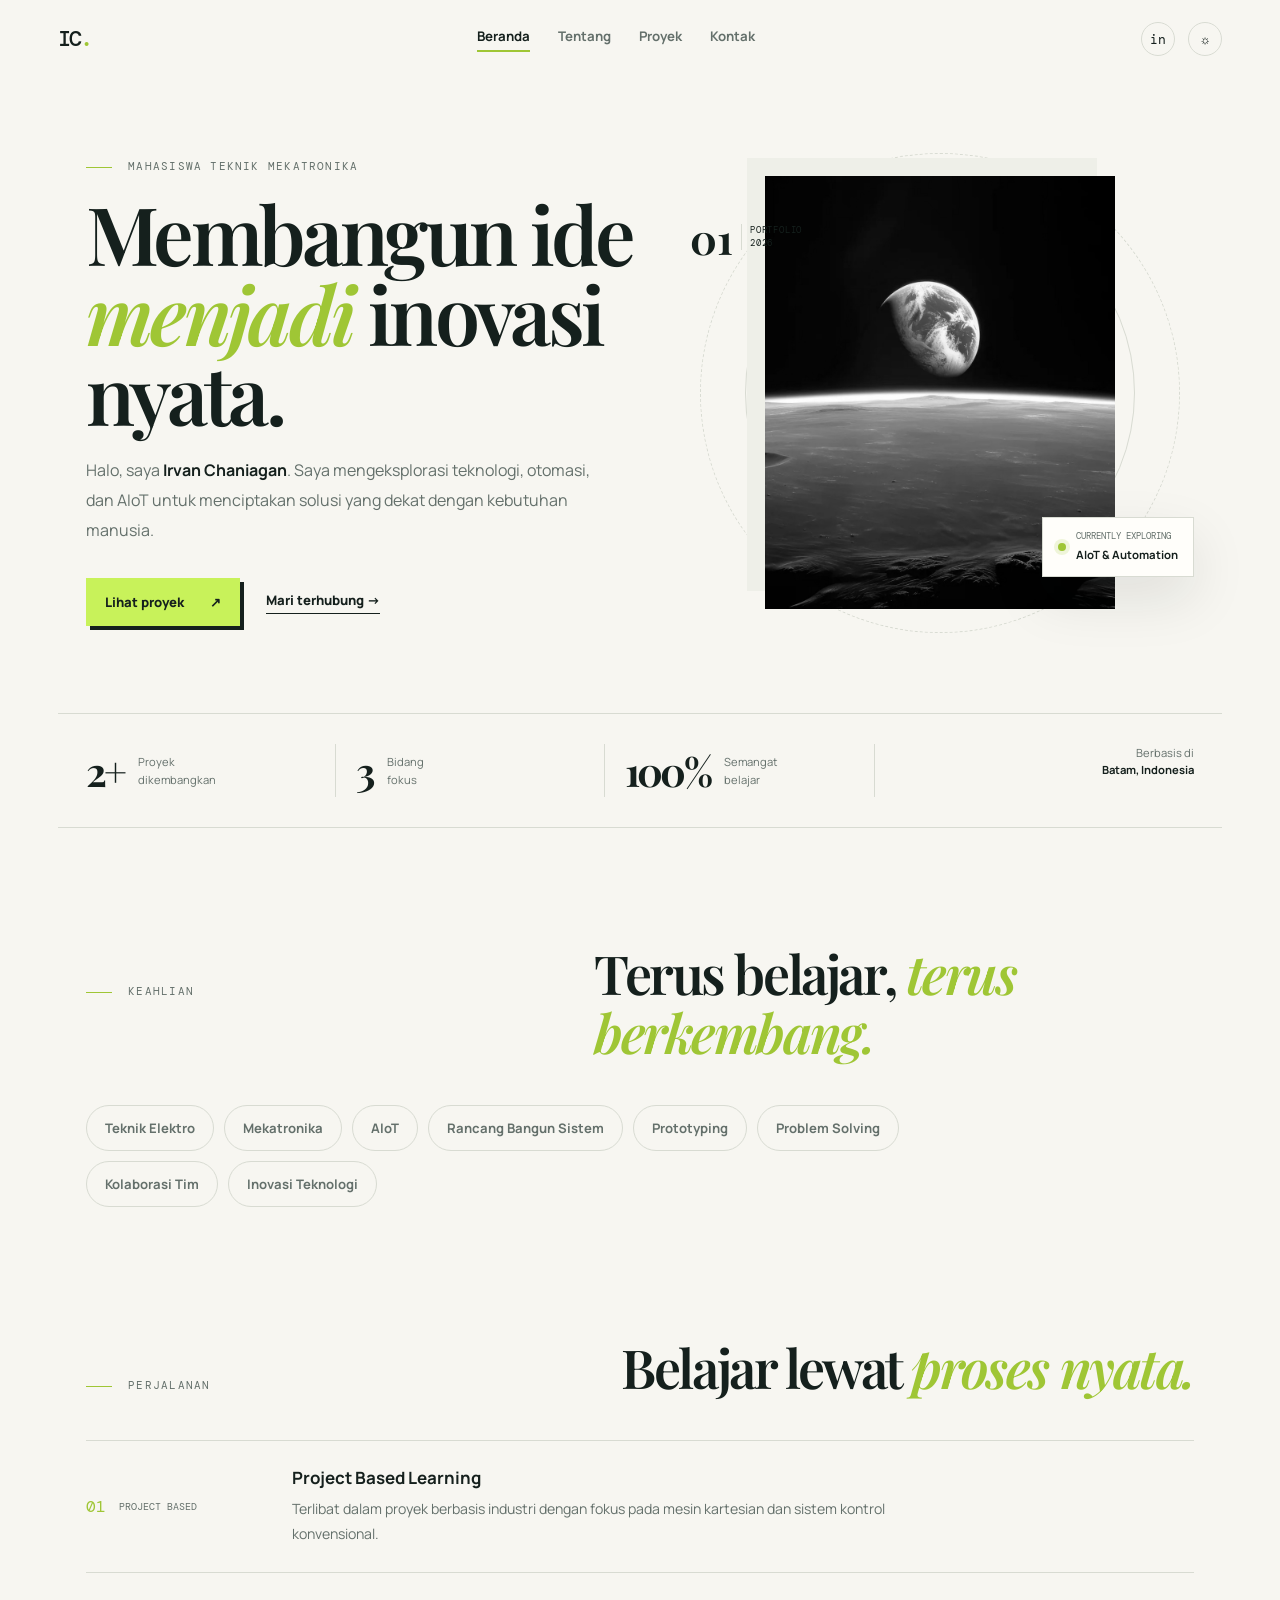
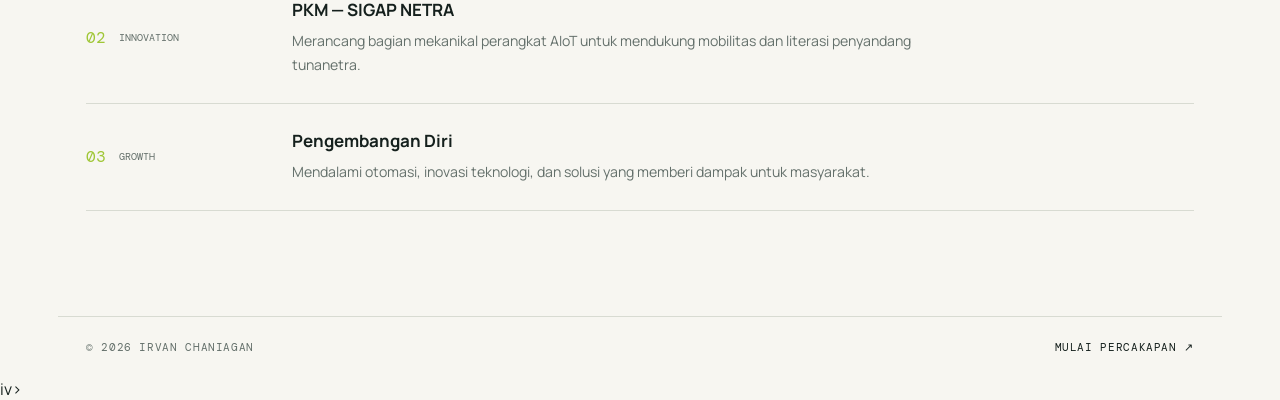
==== index.html @ 2ee1bdc8 "perbaikan perngetian diberanda" ====
<!DOCTYPE html>
<html lang="id"><head>
  <meta charset="UTF-8"><meta name="viewport" content="width=device-width, initial-scale=1.0">
  <meta name="description" content="Portfolio Irvan Chaniagan, mahasiswa Teknik Mekatronika Politeknik Negeri Batam.">
  <title>Irvan Chaniagan — Portfolio</title>
  <link rel="preconnect" href="https://fonts.googleapis.com"><link rel="preconnect" href="https://fonts.gstatic.com" crossorigin>
  <link href="https://fonts.googleapis.com/css2?family=DM+Mono:wght@400;500&family=Manrope:wght@400;500;600;700;800&family=Playfair+Display:wght@600;700&display=swap" rel="stylesheet">
  <link rel="stylesheet" href="assets/css/style.css"><script src="assets/js/script.js" defer></script>
</head>
<body>
  <div class="progress-bar"></div>
  <header class="site-header"><nav class="navbar" aria-label="Navigasi utama">
    <a class="brand" href="index.html">IC<span>.</span></a><button class="menu-toggle" aria-label="Buka menu" aria-expanded="false"><span></span><span></span></button>
    <div class="nav-menu"><a class="nav-link" href="index.html">Beranda</a><a class="nav-link" href="pages/about.html">Tentang</a><a class="nav-link" href="pages/portofolio.html">Proyek</a><a class="nav-link" href="pages/contact.html">Kontak</a></div>
    <div class="nav-actions"><a class="icon-link" href="https://www.linkedin.com/in/irvan-chaniagan/" target="_blank" rel="noreferrer" aria-label="LinkedIn Irvan">in</a><button class="theme-toggle" aria-label="Ganti tema">☼</button></div>
  </nav></header>
  <main>
    <section class="hero section-shell"><div class="hero-copy reveal"><p class="eyebrow"><span></span> Mahasiswa Teknik Mekatronika</p><h1>Membangun ide <em>menjadi</em> inovasi nyata.</h1><p class="hero-description">Halo, saya <strong>Irvan Chaniagan</strong>. Saya mengeksplorasi teknologi, otomasi, dan AIoT untuk menciptakan solusi yang dekat dengan kebutuhan manusia.</p><div class="hero-cta"><a class="button button-primary" href="pages/portofolio.html">Lihat proyek <span>↗</span></a><a class="text-link" href="pages/contact.html">Mari terhubung <span>→</span></a></div></div>
      <div class="hero-visual reveal"><div class="hero-orbit orbit-one"></div><div class="hero-orbit orbit-two"></div><div class="image-frame"><img src="assets/images/backgrounds/wallhaven-85pkwo.jpg" alt="Potret Irvan Chaniagan"></div><div class="availability-card"><span class="status-dot"></span><div><small>Currently exploring</small><strong>AIoT & Automation</strong></div></div><div class="number-stamp"><strong>01</strong><span>PORTFOLIO<br>2026</span></div></div>
    </section>
    <section class="stats-section reveal"><div class="stat-item"><strong>2+</strong><span>Proyek<br>dikembangkan</span></div><div class="stat-item"><strong>3</strong><span>Bidang<br>fokus</span></div><div class="stat-item"><strong>100%</strong><span>Semangat<br>belajar</span></div><p>Berbasis di<br><strong>Batam, Indonesia</strong></p></section>
    <section class="content-section section-shell"><div class="section-heading reveal"><p class="eyebrow"><span></span> Keahlian</p><h2>Terus belajar, <em>terus berkembang.</em></h2></div><div class="skills-grid reveal" aria-label="Pilih bidang untuk melihat pengertiannya"><button class="skill-chip" type="button" aria-expanded="false" aria-controls="skill-description">Teknik Elektro</button><button class="skill-chip" type="button" aria-expanded="false" aria-controls="skill-description">Mekatronika</button><button class="skill-chip" type="button" aria-expanded="false" aria-controls="skill-description">AIoT</button><button class="skill-chip" type="button" aria-expanded="false" aria-controls="skill-description">Rancang Bangun Sistem</button><button class="skill-chip" type="button" aria-expanded="false" aria-controls="skill-description">Prototyping</button><button class="skill-chip" type="button" aria-expanded="false" aria-controls="skill-description">Problem Solving</button><button class="skill-chip" type="button" aria-expanded="false" aria-controls="skill-description">Kolaborasi Tim</button><button class="skill-chip" type="button" aria-expanded="false" aria-controls="skill-description">Inovasi Teknologi</button></div><div class="skill-description" id="skill-description" role="status" aria-live="polite" hidden></div></section>
    <section class="content-section section-shell experience-section"><div class="section-heading reveal"><p class="eyebrow"><span></span> Perjalanan</p><h2>Belajar lewat <em>proses nyata.</em></h2></div><div class="timeline reveal"><article class="timeline-item"><div class="timeline-meta"><span>01</span><small>Project based</small></div><div><h3>Project Based Learning</h3><p>Terlibat dalam proyek berbasis industri dengan fokus pada mesin kartesian dan sistem kontrol konvensional.</p></div></article><article class="timeline-item"><div class="timeline-meta"><span>02</span><small>Innovation</small></div><div><h3>PKM — SIGAP NETRA</h3><p>Merancang bagian mekanikal perangkat AIoT untuk mendukung mobilitas dan literasi penyandang tunanetra.</p></div></article><article class="timeline-item"><div class="timeline-meta"><span>03</span><small>Growth</small></div><div><h3>Pengembangan Diri</h3><p>Mendalami otomasi, inovasi teknologi, dan solusi yang memberi dampak untuk masyarakat.</p></div></article></div></section>
  </main>
  <footer class="site-footer"><p>© <span class="current-year"></span> Irvan Chaniagan</p><a href="pages/contact.html">Mulai percakapan ↗</a></footer><button class="back-to-top" aria-label="Kembali ke atas">↑</button>
</body>
iv>
            </div>
        </section>
        <script src="assets/js/script.js"></script>
    </body>
</html>
---- assets/css/style.css ----
:root{--ink:#15201d;--muted:#64706b;--paper:#f7f6f1;--card:#eeefe8;--line:#d8dbd2;--lime:#c8f25a;--lime-dark:#9fc635;--white:#fffefa;--shadow:0 22px 55px rgba(22,32,29,.1)}*{box-sizing:border-box}html{scroll-behavior:smooth}body{margin:0;color:var(--ink);background:var(--paper);font-family:Manrope,Arial,sans-serif}body.dark{--ink:#edf2e9;--muted:#a8b1a9;--paper:#121a17;--card:#1b2722;--line:#334038;--white:#19231f;--shadow:0 22px 55px rgba(0,0,0,.25)}a{color:inherit;text-decoration:none}img{display:block;max-width:100%}button{font:inherit}.progress-bar{position:fixed;inset:0 auto auto 0;height:3px;width:0;z-index:100;background:var(--lime-dark)}.site-header{position:sticky;top:0;z-index:20;background:color-mix(in srgb,var(--paper) 84%,transparent);backdrop-filter:blur(14px)}.navbar{max-width:1220px;min-height:78px;padding:0 28px;margin:auto;display:flex;align-items:center;gap:32px}.brand{font-family:'DM Mono',monospace;font-size:1.35rem;font-weight:500;letter-spacing:-.1em}.brand span{color:var(--lime-dark)}.nav-menu{margin:auto;display:flex;gap:28px}.nav-link{color:var(--muted);font-size:.83rem;font-weight:700}.nav-link:hover,.nav-link.active{color:var(--ink)}.nav-link.active:after{content:'';display:block;height:2px;margin-top:5px;background:var(--lime-dark)}.nav-actions{display:flex;align-items:center;gap:13px}.icon-link,.theme-toggle{width:34px;height:34px;border:1px solid var(--line);border-radius:50%;display:grid;place-items:center;background:transparent;color:var(--ink);font-family:'DM Mono',monospace;font-size:.8rem;cursor:pointer;transition:.2s}.icon-link:hover,.theme-toggle:hover{background:var(--ink);color:var(--paper);transform:translateY(-2px)}.menu-toggle{display:none}.section-shell{max-width:1164px;margin:0 auto;padding-left:28px;padding-right:28px}.hero{min-height:635px;display:grid;grid-template-columns:1.04fr .96fr;align-items:center;gap:50px;padding-top:70px;padding-bottom:76px}.eyebrow{margin:0 0 20px;font-family:'DM Mono',monospace;font-size:.69rem;color:var(--muted);text-transform:uppercase;letter-spacing:.11em}.eyebrow span{display:inline-block;width:26px;height:1px;vertical-align:middle;margin-right:8px;background:var(--lime-dark)}h1,h2{font-family:'Playfair Display',serif;font-weight:600;letter-spacing:-.045em}h1{max-width:610px;margin:0 0 24px;font-size:clamp(3.1rem,6.3vw,5.5rem);line-height:.99}h1 em,h2 em{color:var(--lime-dark)}.hero-description{max-width:515px;color:var(--muted);font-size:1rem;line-height:1.85}.hero-description strong{color:var(--ink)}.hero-cta{display:flex;align-items:center;gap:26px;margin-top:33px}.button{display:inline-flex;gap:26px;align-items:center;padding:15px 19px;font-size:.82rem;font-weight:800;transition:.25s}.button-primary{color:#15201d;background:var(--lime);box-shadow:4px 4px 0 var(--ink)}.button:hover{transform:translate(-2px,-2px);box-shadow:7px 7px 0 var(--ink)}.text-link{font-size:.82rem;font-weight:800;border-bottom:1px solid var(--ink);padding-bottom:4px}.hero-visual{position:relative;min-height:440px;display:grid;place-items:center}.image-frame{position:relative;z-index:2;width:min(350px,80%);aspect-ratio:.81}.image-frame:before{content:'';position:absolute;inset:-18px 18px 18px -18px;z-index:-1;background:var(--card)}.image-frame img{width:100%;height:100%;object-fit:cover;filter:grayscale(100%)}.hero-orbit{position:absolute;z-index:1;border:1px solid var(--line);border-radius:50%}.orbit-one{width:390px;height:390px}.orbit-two{width:480px;height:480px;border-style:dashed;animation:spin 25s linear infinite}.availability-card{z-index:3;position:absolute;right:0;bottom:36px;display:flex;align-items:center;gap:10px;padding:12px 15px;background:var(--white);box-shadow:var(--shadow);border:1px solid var(--line)}.availability-card small{display:block;color:var(--muted);font-size:.59rem;font-family:'DM Mono',monospace;text-transform:uppercase}.availability-card strong{font-size:.71rem}.status-dot{width:8px;height:8px;border-radius:50%;background:var(--lime-dark);box-shadow:0 0 0 4px rgba(159,198,53,.17)}.number-stamp{z-index:3;position:absolute;left:4px;top:37px;display:flex;align-items:center;gap:8px}.number-stamp strong{font-family:'Playfair Display',serif;font-size:2.6rem}.number-stamp span{padding-left:8px;border-left:1px solid var(--line);font:.54rem/1.5 'DM Mono',monospace;letter-spacing:.09em}.stats-section{max-width:1164px;margin:0 auto;padding:30px 28px;display:grid;grid-template-columns:repeat(3,1fr) 1.2fr;gap:20px;border-top:1px solid var(--line);border-bottom:1px solid var(--line)}.stat-item{display:flex;align-items:center;gap:14px;border-right:1px solid var(--line)}.stat-item strong{font-family:'Playfair Display',serif;font-size:2.5rem;letter-spacing:-.07em}.stat-item span,.stats-section>p{margin:0;color:var(--muted);font-size:.7rem;line-height:1.55}.stats-section>p{text-align:right}.stats-section>p strong{color:var(--ink)}.content-section{padding-top:115px;padding-bottom:15px}.section-heading{display:flex;align-items:baseline;justify-content:space-between;margin-bottom:44px}.section-heading .eyebrow{margin:0}h2{margin:0;max-width:600px;font-size:clamp(2.15rem,4.2vw,3.75rem);line-height:1.1}.skills-grid{display:flex;flex-wrap:wrap;gap:10px;max-width:900px}.skill-chip{padding:13px 18px;border:1px solid var(--line);border-radius:100px;background:transparent;color:var(--muted);font:700 .82rem Manrope,Arial,sans-serif;cursor:pointer;transition:.2s}.skill-chip:hover,.skill-chip:focus-visible,.skill-chip[aria-expanded="true"]{transform:translateY(-3px);background:var(--lime);color:#15201d;border-color:var(--lime);outline:none}.skill-description{max-width:900px;margin-top:18px;padding:18px 20px;border-left:3px solid var(--lime-dark);background:var(--card);color:var(--muted);font-size:.9rem;line-height:1.75}.skill-description[hidden]{display:none}.skill-description strong{display:block;margin-bottom:4px;color:var(--ink);font-size:1rem}.experience-section{padding-bottom:105px}.timeline{border-top:1px solid var(--line)}.timeline-item{display:grid;grid-template-columns:170px 1fr;gap:36px;padding:25px 0;border-bottom:1px solid var(--line);transition:.2s}.timeline-item:hover{padding-left:10px}.timeline-meta{display:flex;align-items:center;gap:13px}.timeline-meta span{font:1rem 'DM Mono',monospace;color:var(--lime-dark)}.timeline-meta small{font:.62rem 'DM Mono',monospace;color:var(--muted);text-transform:uppercase}.timeline-item h3{margin:0 0 8px;font-size:1.06rem}.timeline-item p{max-width:620px;margin:0;color:var(--muted);font-size:.88rem;line-height:1.75}.site-footer{max-width:1164px;margin:auto;padding:24px 28px;border-top:1px solid var(--line);display:flex;justify-content:space-between;color:var(--muted);font:.66rem 'DM Mono',monospace;text-transform:uppercase;letter-spacing:.06em}.site-footer p{margin:0}.site-footer a{color:var(--ink)}.back-to-top{position:fixed;right:25px;bottom:25px;z-index:10;width:38px;height:38px;border:1px solid var(--line);border-radius:50%;background:var(--white);color:var(--ink);cursor:pointer;opacity:0;pointer-events:none;transform:translateY(10px);transition:.2s}.back-to-top.visible{opacity:1;pointer-events:auto;transform:none}.reveal{opacity:0;transform:translateY(18px);transition:opacity .6s,transform .6s}.reveal.visible{opacity:1;transform:none}@keyframes spin{to{transform:rotate(360deg)}}
/* Halaman sekunder */.page-hero{max-width:1164px;margin:auto;padding:92px 28px 52px;border-bottom:1px solid var(--line)}.page-hero h1{margin:0;font-size:clamp(3rem,6vw,5.3rem)}.page-hero p{max-width:510px;margin:22px 0 0;color:var(--muted);line-height:1.8}.about-grid,.contact-layout{max-width:1164px;margin:auto;padding:75px 28px 110px;display:grid;grid-template-columns:.85fr 1.15fr;gap:90px}.about-grid h2{font-size:2.7rem}.about-grid p{color:var(--muted);line-height:1.9}.about-grid p+p{margin-top:18px}.principles,.contact-list{display:grid;border-top:1px solid var(--line)}.principle{padding:16px 0;display:grid;grid-template-columns:45px 1fr;border-bottom:1px solid var(--line)}.principle span{color:var(--lime-dark);font-family:'DM Mono',monospace}.principle strong{font-size:.88rem}.projects{max-width:1164px;margin:auto;padding:75px 28px 110px;display:grid;gap:25px}.project-card{padding:38px;background:var(--card);border:1px solid var(--line);display:grid;grid-template-columns:175px 1fr auto;gap:25px;align-items:start;transition:.25s}.project-card:hover{transform:translateY(-5px);box-shadow:var(--shadow)}.project-index{font:2.7rem 'Playfair Display',serif;color:var(--lime-dark)}.project-card h2{font-size:1.7rem;margin-bottom:13px}.project-card p{max-width:650px;margin:0;color:var(--muted);font-size:.9rem;line-height:1.75}.project-tag{padding:7px 10px;border:1px solid var(--line);border-radius:99px;color:var(--muted);font:.6rem 'DM Mono',monospace;text-transform:uppercase;white-space:nowrap}.contact-list a,.contact-list p{padding:16px 0;margin:0;border-bottom:1px solid var(--line);color:var(--muted);font-size:.85rem}.contact-list a:hover{color:var(--lime-dark)}.contact-form-card{padding:34px;background:var(--card);border:1px solid var(--line)}.contact-form-card h2{margin-bottom:24px;font-size:2.2rem}.form-group{margin-bottom:19px}label{display:block;margin-bottom:8px;font-size:.76rem;font-weight:800}input,textarea{width:100%;padding:13px 0;border:0;border-bottom:1px solid var(--line);outline:0;background:transparent;color:var(--ink);font:.88rem Manrope,sans-serif}textarea{min-height:105px;resize:vertical}input:focus,textarea:focus{border-color:var(--lime-dark)}
@media(max-width:760px){.navbar{min-height:66px;padding:0 20px}.menu-toggle{display:grid;gap:5px;width:32px;padding:0;border:0;background:none;cursor:pointer}.menu-toggle span{display:block;height:1px;background:var(--ink)}.nav-menu{display:none;position:absolute;top:66px;left:0;right:0;margin:0;padding:22px;background:var(--paper);border-bottom:1px solid var(--line);flex-direction:column;gap:19px}.nav-menu.open{display:flex}.nav-actions{margin-left:auto}.hero{min-height:auto;grid-template-columns:1fr;padding-top:70px;padding-bottom:58px}h1{font-size:clamp(3rem,13vw,4.3rem)}.hero-visual{min-height:370px;order:-1}.orbit-one{width:285px;height:285px}.orbit-two{width:350px;height:350px}.image-frame{width:235px}.availability-card{right:2%;bottom:9px}.number-stamp{left:4%;top:8px}.stats-section{margin:0 20px;padding:20px 0;grid-template-columns:1fr 1fr}.stat-item{padding:7px 0;border:0}.stat-item strong{font-size:2rem}.stats-section>p{display:none}.content-section{padding-top:76px}.section-heading{display:block;margin-bottom:28px}.section-heading .eyebrow{margin-bottom:17px}.timeline-item{grid-template-columns:1fr;gap:10px}.project-card,.about-grid,.contact-layout{grid-template-columns:1fr;gap:28px}.page-hero{padding-top:65px}.project-card{padding:26px}.project-index{font-size:2rem}.project-tag{justify-self:start}.site-footer{margin:0 20px;padding-left:0;padding-right:0}}@media(prefers-reduced-motion:reduce){*,*:before,*:after{animation-duration:.01ms!important;scroll-behavior:auto!important;transition-duration:.01ms!important}}
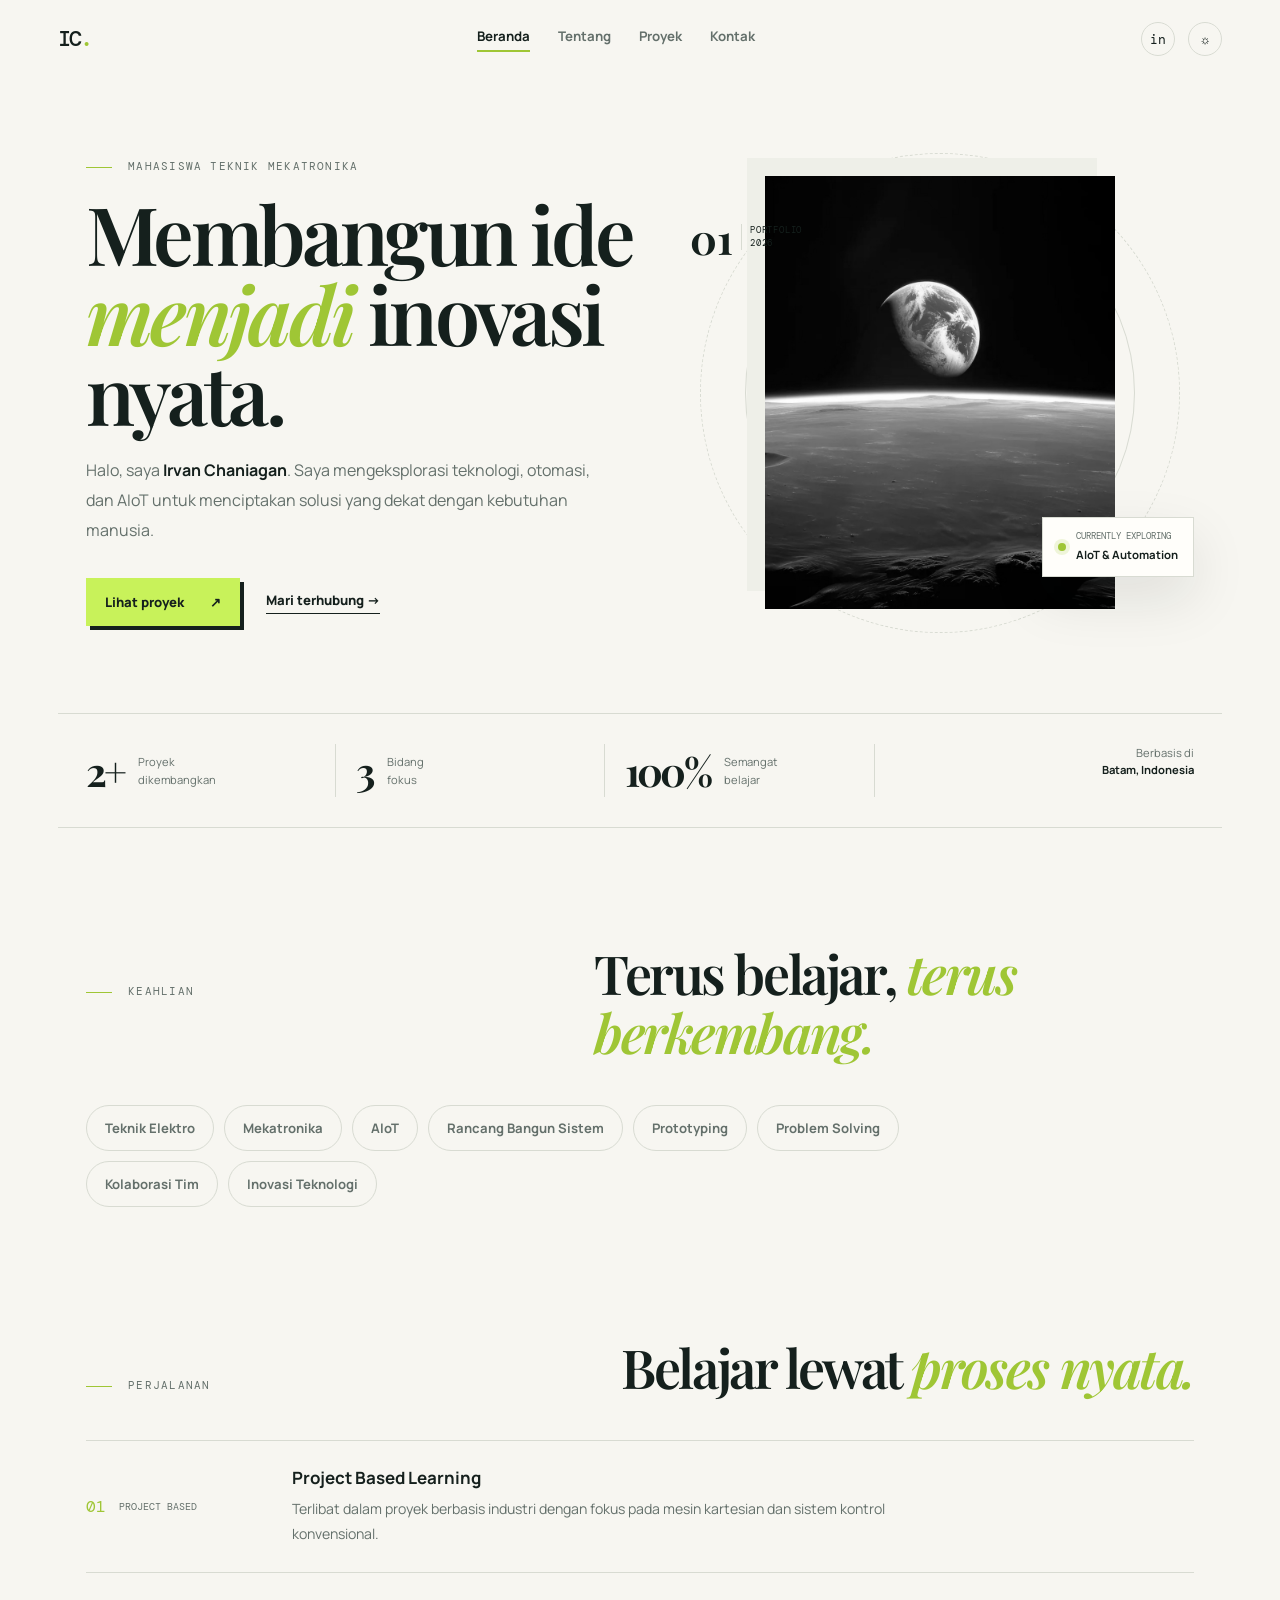
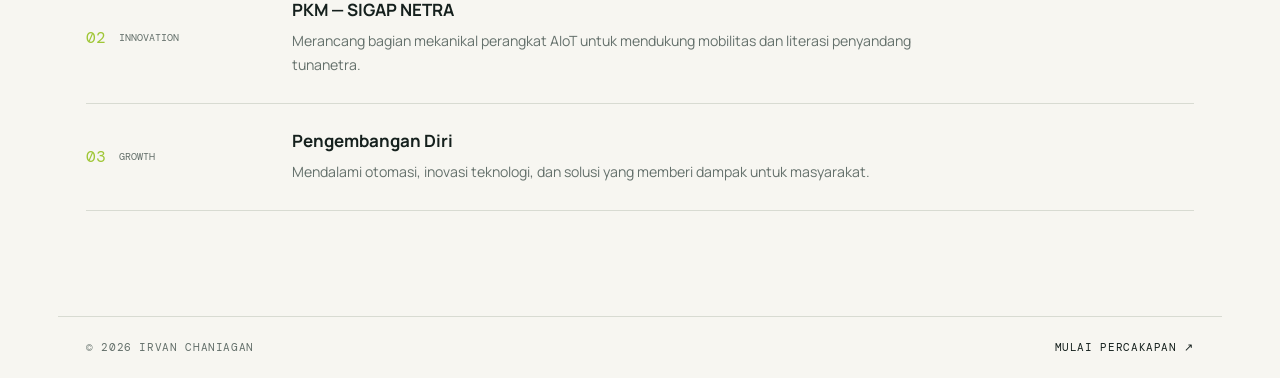
==== commit 9bd9bcda: "perbaikan perngetian diberanda II" ====
--- a/index.html
+++ b/index.html
@@ -19,14 +19,9 @@
       <div class="hero-visual reveal"><div class="hero-orbit orbit-one"></div><div class="hero-orbit orbit-two"></div><div class="image-frame"><img src="assets/images/backgrounds/wallhaven-85pkwo.jpg" alt="Potret Irvan Chaniagan"></div><div class="availability-card"><span class="status-dot"></span><div><small>Currently exploring</small><strong>AIoT & Automation</strong></div></div><div class="number-stamp"><strong>01</strong><span>PORTFOLIO<br>2026</span></div></div>
     </section>
     <section class="stats-section reveal"><div class="stat-item"><strong>2+</strong><span>Proyek<br>dikembangkan</span></div><div class="stat-item"><strong>3</strong><span>Bidang<br>fokus</span></div><div class="stat-item"><strong>100%</strong><span>Semangat<br>belajar</span></div><p>Berbasis di<br><strong>Batam, Indonesia</strong></p></section>
-    <section class="content-section section-shell"><div class="section-heading reveal"><p class="eyebrow"><span></span> Keahlian</p><h2>Terus belajar, <em>terus berkembang.</em></h2></div><div class="skills-grid reveal" aria-label="Pilih bidang untuk melihat pengertiannya"><button class="skill-chip" type="button" aria-expanded="false" aria-controls="skill-description">Teknik Elektro</button><button class="skill-chip" type="button" aria-expanded="false" aria-controls="skill-description">Mekatronika</button><button class="skill-chip" type="button" aria-expanded="false" aria-controls="skill-description">AIoT</button><button class="skill-chip" type="button" aria-expanded="false" aria-controls="skill-description">Rancang Bangun Sistem</button><button class="skill-chip" type="button" aria-expanded="false" aria-controls="skill-description">Prototyping</button><button class="skill-chip" type="button" aria-expanded="false" aria-controls="skill-description">Problem Solving</button><button class="skill-chip" type="button" aria-expanded="false" aria-controls="skill-description">Kolaborasi Tim</button><button class="skill-chip" type="button" aria-expanded="false" aria-controls="skill-description">Inovasi Teknologi</button></div><div class="skill-description" id="skill-description" role="status" aria-live="polite" hidden></div></section>
+    <section class="content-section section-shell"><div class="section-heading reveal"><p class="eyebrow"><span></span> Keahlian</p><h2>Terus belajar, <em>terus berkembang.</em></h2></div><div class="skills-grid reveal" aria-label="Pilih bidang untuk melihat pengertiannya"><details class="skill-item"><summary>Teknik Elektro</summary><p>Mempelajari prinsip listrik dan elektronika untuk memahami, merancang, serta mengembangkan rangkaian dan perangkat.</p></details><details class="skill-item"><summary>Mekatronika</summary><p>Menggabungkan mekanika, elektronika, dan pemrograman untuk membangun mesin atau sistem otomatis.</p></details><details class="skill-item"><summary>AIoT</summary><p>Menghubungkan perangkat ke internet dan memanfaatkan kecerdasan buatan agar data dapat menghasilkan respons yang lebih cerdas.</p></details><details class="skill-item"><summary>Rancang Bangun Sistem</summary><p>Menyusun kebutuhan, merancang komponen, lalu mengintegrasikannya menjadi sistem yang berfungsi.</p></details><details class="skill-item"><summary>Prototyping</summary><p>Membuat model awal untuk mencoba ide, menemukan kekurangan, dan menyempurnakan rancangan.</p></details><details class="skill-item"><summary>Problem Solving</summary><p>Memahami akar masalah, membandingkan pilihan, lalu menguji solusi yang paling sesuai.</p></details><details class="skill-item"><summary>Kolaborasi Tim</summary><p>Bekerja bersama dengan berbagi ide, tugas, dan umpan balik untuk mencapai tujuan proyek.</p></details><details class="skill-item"><summary>Inovasi Teknologi</summary><p>Mengembangkan atau mengadaptasi teknologi menjadi solusi baru yang berguna bagi kebutuhan nyata.</p></details></div></section>
     <section class="content-section section-shell experience-section"><div class="section-heading reveal"><p class="eyebrow"><span></span> Perjalanan</p><h2>Belajar lewat <em>proses nyata.</em></h2></div><div class="timeline reveal"><article class="timeline-item"><div class="timeline-meta"><span>01</span><small>Project based</small></div><div><h3>Project Based Learning</h3><p>Terlibat dalam proyek berbasis industri dengan fokus pada mesin kartesian dan sistem kontrol konvensional.</p></div></article><article class="timeline-item"><div class="timeline-meta"><span>02</span><small>Innovation</small></div><div><h3>PKM — SIGAP NETRA</h3><p>Merancang bagian mekanikal perangkat AIoT untuk mendukung mobilitas dan literasi penyandang tunanetra.</p></div></article><article class="timeline-item"><div class="timeline-meta"><span>03</span><small>Growth</small></div><div><h3>Pengembangan Diri</h3><p>Mendalami otomasi, inovasi teknologi, dan solusi yang memberi dampak untuk masyarakat.</p></div></article></div></section>
   </main>
   <footer class="site-footer"><p>© <span class="current-year"></span> Irvan Chaniagan</p><a href="pages/contact.html">Mulai percakapan ↗</a></footer><button class="back-to-top" aria-label="Kembali ke atas">↑</button>
 </body>
-iv>
-            </div>
-        </section>
-        <script src="assets/js/script.js"></script>
-    </body>
 </html>
--- a/assets/css/style.css
+++ b/assets/css/style.css
@@ -1,3 +1,3 @@
-:root{--ink:#15201d;--muted:#64706b;--paper:#f7f6f1;--card:#eeefe8;--line:#d8dbd2;--lime:#c8f25a;--lime-dark:#9fc635;--white:#fffefa;--shadow:0 22px 55px rgba(22,32,29,.1)}*{box-sizing:border-box}html{scroll-behavior:smooth}body{margin:0;color:var(--ink);background:var(--paper);font-family:Manrope,Arial,sans-serif}body.dark{--ink:#edf2e9;--muted:#a8b1a9;--paper:#121a17;--card:#1b2722;--line:#334038;--white:#19231f;--shadow:0 22px 55px rgba(0,0,0,.25)}a{color:inherit;text-decoration:none}img{display:block;max-width:100%}button{font:inherit}.progress-bar{position:fixed;inset:0 auto auto 0;height:3px;width:0;z-index:100;background:var(--lime-dark)}.site-header{position:sticky;top:0;z-index:20;background:color-mix(in srgb,var(--paper) 84%,transparent);backdrop-filter:blur(14px)}.navbar{max-width:1220px;min-height:78px;padding:0 28px;margin:auto;display:flex;align-items:center;gap:32px}.brand{font-family:'DM Mono',monospace;font-size:1.35rem;font-weight:500;letter-spacing:-.1em}.brand span{color:var(--lime-dark)}.nav-menu{margin:auto;display:flex;gap:28px}.nav-link{color:var(--muted);font-size:.83rem;font-weight:700}.nav-link:hover,.nav-link.active{color:var(--ink)}.nav-link.active:after{content:'';display:block;height:2px;margin-top:5px;background:var(--lime-dark)}.nav-actions{display:flex;align-items:center;gap:13px}.icon-link,.theme-toggle{width:34px;height:34px;border:1px solid var(--line);border-radius:50%;display:grid;place-items:center;background:transparent;color:var(--ink);font-family:'DM Mono',monospace;font-size:.8rem;cursor:pointer;transition:.2s}.icon-link:hover,.theme-toggle:hover{background:var(--ink);color:var(--paper);transform:translateY(-2px)}.menu-toggle{display:none}.section-shell{max-width:1164px;margin:0 auto;padding-left:28px;padding-right:28px}.hero{min-height:635px;display:grid;grid-template-columns:1.04fr .96fr;align-items:center;gap:50px;padding-top:70px;padding-bottom:76px}.eyebrow{margin:0 0 20px;font-family:'DM Mono',monospace;font-size:.69rem;color:var(--muted);text-transform:uppercase;letter-spacing:.11em}.eyebrow span{display:inline-block;width:26px;height:1px;vertical-align:middle;margin-right:8px;background:var(--lime-dark)}h1,h2{font-family:'Playfair Display',serif;font-weight:600;letter-spacing:-.045em}h1{max-width:610px;margin:0 0 24px;font-size:clamp(3.1rem,6.3vw,5.5rem);line-height:.99}h1 em,h2 em{color:var(--lime-dark)}.hero-description{max-width:515px;color:var(--muted);font-size:1rem;line-height:1.85}.hero-description strong{color:var(--ink)}.hero-cta{display:flex;align-items:center;gap:26px;margin-top:33px}.button{display:inline-flex;gap:26px;align-items:center;padding:15px 19px;font-size:.82rem;font-weight:800;transition:.25s}.button-primary{color:#15201d;background:var(--lime);box-shadow:4px 4px 0 var(--ink)}.button:hover{transform:translate(-2px,-2px);box-shadow:7px 7px 0 var(--ink)}.text-link{font-size:.82rem;font-weight:800;border-bottom:1px solid var(--ink);padding-bottom:4px}.hero-visual{position:relative;min-height:440px;display:grid;place-items:center}.image-frame{position:relative;z-index:2;width:min(350px,80%);aspect-ratio:.81}.image-frame:before{content:'';position:absolute;inset:-18px 18px 18px -18px;z-index:-1;background:var(--card)}.image-frame img{width:100%;height:100%;object-fit:cover;filter:grayscale(100%)}.hero-orbit{position:absolute;z-index:1;border:1px solid var(--line);border-radius:50%}.orbit-one{width:390px;height:390px}.orbit-two{width:480px;height:480px;border-style:dashed;animation:spin 25s linear infinite}.availability-card{z-index:3;position:absolute;right:0;bottom:36px;display:flex;align-items:center;gap:10px;padding:12px 15px;background:var(--white);box-shadow:var(--shadow);border:1px solid var(--line)}.availability-card small{display:block;color:var(--muted);font-size:.59rem;font-family:'DM Mono',monospace;text-transform:uppercase}.availability-card strong{font-size:.71rem}.status-dot{width:8px;height:8px;border-radius:50%;background:var(--lime-dark);box-shadow:0 0 0 4px rgba(159,198,53,.17)}.number-stamp{z-index:3;position:absolute;left:4px;top:37px;display:flex;align-items:center;gap:8px}.number-stamp strong{font-family:'Playfair Display',serif;font-size:2.6rem}.number-stamp span{padding-left:8px;border-left:1px solid var(--line);font:.54rem/1.5 'DM Mono',monospace;letter-spacing:.09em}.stats-section{max-width:1164px;margin:0 auto;padding:30px 28px;display:grid;grid-template-columns:repeat(3,1fr) 1.2fr;gap:20px;border-top:1px solid var(--line);border-bottom:1px solid var(--line)}.stat-item{display:flex;align-items:center;gap:14px;border-right:1px solid var(--line)}.stat-item strong{font-family:'Playfair Display',serif;font-size:2.5rem;letter-spacing:-.07em}.stat-item span,.stats-section>p{margin:0;color:var(--muted);font-size:.7rem;line-height:1.55}.stats-section>p{text-align:right}.stats-section>p strong{color:var(--ink)}.content-section{padding-top:115px;padding-bottom:15px}.section-heading{display:flex;align-items:baseline;justify-content:space-between;margin-bottom:44px}.section-heading .eyebrow{margin:0}h2{margin:0;max-width:600px;font-size:clamp(2.15rem,4.2vw,3.75rem);line-height:1.1}.skills-grid{display:flex;flex-wrap:wrap;gap:10px;max-width:900px}.skill-chip{padding:13px 18px;border:1px solid var(--line);border-radius:100px;background:transparent;color:var(--muted);font:700 .82rem Manrope,Arial,sans-serif;cursor:pointer;transition:.2s}.skill-chip:hover,.skill-chip:focus-visible,.skill-chip[aria-expanded="true"]{transform:translateY(-3px);background:var(--lime);color:#15201d;border-color:var(--lime);outline:none}.skill-description{max-width:900px;margin-top:18px;padding:18px 20px;border-left:3px solid var(--lime-dark);background:var(--card);color:var(--muted);font-size:.9rem;line-height:1.75}.skill-description[hidden]{display:none}.skill-description strong{display:block;margin-bottom:4px;color:var(--ink);font-size:1rem}.experience-section{padding-bottom:105px}.timeline{border-top:1px solid var(--line)}.timeline-item{display:grid;grid-template-columns:170px 1fr;gap:36px;padding:25px 0;border-bottom:1px solid var(--line);transition:.2s}.timeline-item:hover{padding-left:10px}.timeline-meta{display:flex;align-items:center;gap:13px}.timeline-meta span{font:1rem 'DM Mono',monospace;color:var(--lime-dark)}.timeline-meta small{font:.62rem 'DM Mono',monospace;color:var(--muted);text-transform:uppercase}.timeline-item h3{margin:0 0 8px;font-size:1.06rem}.timeline-item p{max-width:620px;margin:0;color:var(--muted);font-size:.88rem;line-height:1.75}.site-footer{max-width:1164px;margin:auto;padding:24px 28px;border-top:1px solid var(--line);display:flex;justify-content:space-between;color:var(--muted);font:.66rem 'DM Mono',monospace;text-transform:uppercase;letter-spacing:.06em}.site-footer p{margin:0}.site-footer a{color:var(--ink)}.back-to-top{position:fixed;right:25px;bottom:25px;z-index:10;width:38px;height:38px;border:1px solid var(--line);border-radius:50%;background:var(--white);color:var(--ink);cursor:pointer;opacity:0;pointer-events:none;transform:translateY(10px);transition:.2s}.back-to-top.visible{opacity:1;pointer-events:auto;transform:none}.reveal{opacity:0;transform:translateY(18px);transition:opacity .6s,transform .6s}.reveal.visible{opacity:1;transform:none}@keyframes spin{to{transform:rotate(360deg)}}
+:root{--ink:#15201d;--muted:#64706b;--paper:#f7f6f1;--card:#eeefe8;--line:#d8dbd2;--lime:#c8f25a;--lime-dark:#9fc635;--white:#fffefa;--shadow:0 22px 55px rgba(22,32,29,.1)}*{box-sizing:border-box}html{scroll-behavior:smooth}body{margin:0;color:var(--ink);background:var(--paper);font-family:Manrope,Arial,sans-serif}body.dark{--ink:#edf2e9;--muted:#a8b1a9;--paper:#121a17;--card:#1b2722;--line:#334038;--white:#19231f;--shadow:0 22px 55px rgba(0,0,0,.25)}a{color:inherit;text-decoration:none}img{display:block;max-width:100%}button{font:inherit}.progress-bar{position:fixed;inset:0 auto auto 0;height:3px;width:0;z-index:100;background:var(--lime-dark)}.site-header{position:sticky;top:0;z-index:20;background:color-mix(in srgb,var(--paper) 84%,transparent);backdrop-filter:blur(14px)}.navbar{max-width:1220px;min-height:78px;padding:0 28px;margin:auto;display:flex;align-items:center;gap:32px}.brand{font-family:'DM Mono',monospace;font-size:1.35rem;font-weight:500;letter-spacing:-.1em}.brand span{color:var(--lime-dark)}.nav-menu{margin:auto;display:flex;gap:28px}.nav-link{color:var(--muted);font-size:.83rem;font-weight:700}.nav-link:hover,.nav-link.active{color:var(--ink)}.nav-link.active:after{content:'';display:block;height:2px;margin-top:5px;background:var(--lime-dark)}.nav-actions{display:flex;align-items:center;gap:13px}.icon-link,.theme-toggle{width:34px;height:34px;border:1px solid var(--line);border-radius:50%;display:grid;place-items:center;background:transparent;color:var(--ink);font-family:'DM Mono',monospace;font-size:.8rem;cursor:pointer;transition:.2s}.icon-link:hover,.theme-toggle:hover{background:var(--ink);color:var(--paper);transform:translateY(-2px)}.menu-toggle{display:none}.section-shell{max-width:1164px;margin:0 auto;padding-left:28px;padding-right:28px}.hero{min-height:635px;display:grid;grid-template-columns:1.04fr .96fr;align-items:center;gap:50px;padding-top:70px;padding-bottom:76px}.eyebrow{margin:0 0 20px;font-family:'DM Mono',monospace;font-size:.69rem;color:var(--muted);text-transform:uppercase;letter-spacing:.11em}.eyebrow span{display:inline-block;width:26px;height:1px;vertical-align:middle;margin-right:8px;background:var(--lime-dark)}h1,h2{font-family:'Playfair Display',serif;font-weight:600;letter-spacing:-.045em}h1{max-width:610px;margin:0 0 24px;font-size:clamp(3.1rem,6.3vw,5.5rem);line-height:.99}h1 em,h2 em{color:var(--lime-dark)}.hero-description{max-width:515px;color:var(--muted);font-size:1rem;line-height:1.85}.hero-description strong{color:var(--ink)}.hero-cta{display:flex;align-items:center;gap:26px;margin-top:33px}.button{display:inline-flex;gap:26px;align-items:center;padding:15px 19px;font-size:.82rem;font-weight:800;transition:.25s}.button-primary{color:#15201d;background:var(--lime);box-shadow:4px 4px 0 var(--ink)}.button:hover{transform:translate(-2px,-2px);box-shadow:7px 7px 0 var(--ink)}.text-link{font-size:.82rem;font-weight:800;border-bottom:1px solid var(--ink);padding-bottom:4px}.hero-visual{position:relative;min-height:440px;display:grid;place-items:center}.image-frame{position:relative;z-index:2;width:min(350px,80%);aspect-ratio:.81}.image-frame:before{content:'';position:absolute;inset:-18px 18px 18px -18px;z-index:-1;background:var(--card)}.image-frame img{width:100%;height:100%;object-fit:cover;filter:grayscale(100%)}.hero-orbit{position:absolute;z-index:1;border:1px solid var(--line);border-radius:50%}.orbit-one{width:390px;height:390px}.orbit-two{width:480px;height:480px;border-style:dashed;animation:spin 25s linear infinite}.availability-card{z-index:3;position:absolute;right:0;bottom:36px;display:flex;align-items:center;gap:10px;padding:12px 15px;background:var(--white);box-shadow:var(--shadow);border:1px solid var(--line)}.availability-card small{display:block;color:var(--muted);font-size:.59rem;font-family:'DM Mono',monospace;text-transform:uppercase}.availability-card strong{font-size:.71rem}.status-dot{width:8px;height:8px;border-radius:50%;background:var(--lime-dark);box-shadow:0 0 0 4px rgba(159,198,53,.17)}.number-stamp{z-index:3;position:absolute;left:4px;top:37px;display:flex;align-items:center;gap:8px}.number-stamp strong{font-family:'Playfair Display',serif;font-size:2.6rem}.number-stamp span{padding-left:8px;border-left:1px solid var(--line);font:.54rem/1.5 'DM Mono',monospace;letter-spacing:.09em}.stats-section{max-width:1164px;margin:0 auto;padding:30px 28px;display:grid;grid-template-columns:repeat(3,1fr) 1.2fr;gap:20px;border-top:1px solid var(--line);border-bottom:1px solid var(--line)}.stat-item{display:flex;align-items:center;gap:14px;border-right:1px solid var(--line)}.stat-item strong{font-family:'Playfair Display',serif;font-size:2.5rem;letter-spacing:-.07em}.stat-item span,.stats-section>p{margin:0;color:var(--muted);font-size:.7rem;line-height:1.55}.stats-section>p{text-align:right}.stats-section>p strong{color:var(--ink)}.content-section{padding-top:115px;padding-bottom:15px}.section-heading{display:flex;align-items:baseline;justify-content:space-between;margin-bottom:44px}.section-heading .eyebrow{margin:0}h2{margin:0;max-width:600px;font-size:clamp(2.15rem,4.2vw,3.75rem);line-height:1.1}.skills-grid{display:flex;flex-wrap:wrap;gap:10px;max-width:900px}.skill-item{border:1px solid var(--line);border-radius:100px;color:var(--muted);transition:.2s}.skill-item summary{padding:13px 18px;font-size:.82rem;font-weight:700;cursor:pointer;list-style:none}.skill-item summary::-webkit-details-marker{display:none}.skill-item:hover,.skill-item[open]{border-color:var(--lime);background:var(--lime);color:#15201d}.skill-item[open]{border-radius:20px;flex-basis:min(100%,620px)}.skill-item p{margin:0;padding:0 18px 15px;color:#38433b;font-size:.82rem;line-height:1.7}.experience-section{padding-bottom:105px}.timeline{border-top:1px solid var(--line)}.timeline-item{display:grid;grid-template-columns:170px 1fr;gap:36px;padding:25px 0;border-bottom:1px solid var(--line);transition:.2s}.timeline-item:hover{padding-left:10px}.timeline-meta{display:flex;align-items:center;gap:13px}.timeline-meta span{font:1rem 'DM Mono',monospace;color:var(--lime-dark)}.timeline-meta small{font:.62rem 'DM Mono',monospace;color:var(--muted);text-transform:uppercase}.timeline-item h3{margin:0 0 8px;font-size:1.06rem}.timeline-item p{max-width:620px;margin:0;color:var(--muted);font-size:.88rem;line-height:1.75}.site-footer{max-width:1164px;margin:auto;padding:24px 28px;border-top:1px solid var(--line);display:flex;justify-content:space-between;color:var(--muted);font:.66rem 'DM Mono',monospace;text-transform:uppercase;letter-spacing:.06em}.site-footer p{margin:0}.site-footer a{color:var(--ink)}.back-to-top{position:fixed;right:25px;bottom:25px;z-index:10;width:38px;height:38px;border:1px solid var(--line);border-radius:50%;background:var(--white);color:var(--ink);cursor:pointer;opacity:0;pointer-events:none;transform:translateY(10px);transition:.2s}.back-to-top.visible{opacity:1;pointer-events:auto;transform:none}.reveal{opacity:0;transform:translateY(18px);transition:opacity .6s,transform .6s}.reveal.visible{opacity:1;transform:none}@keyframes spin{to{transform:rotate(360deg)}}
 /* Halaman sekunder */.page-hero{max-width:1164px;margin:auto;padding:92px 28px 52px;border-bottom:1px solid var(--line)}.page-hero h1{margin:0;font-size:clamp(3rem,6vw,5.3rem)}.page-hero p{max-width:510px;margin:22px 0 0;color:var(--muted);line-height:1.8}.about-grid,.contact-layout{max-width:1164px;margin:auto;padding:75px 28px 110px;display:grid;grid-template-columns:.85fr 1.15fr;gap:90px}.about-grid h2{font-size:2.7rem}.about-grid p{color:var(--muted);line-height:1.9}.about-grid p+p{margin-top:18px}.principles,.contact-list{display:grid;border-top:1px solid var(--line)}.principle{padding:16px 0;display:grid;grid-template-columns:45px 1fr;border-bottom:1px solid var(--line)}.principle span{color:var(--lime-dark);font-family:'DM Mono',monospace}.principle strong{font-size:.88rem}.projects{max-width:1164px;margin:auto;padding:75px 28px 110px;display:grid;gap:25px}.project-card{padding:38px;background:var(--card);border:1px solid var(--line);display:grid;grid-template-columns:175px 1fr auto;gap:25px;align-items:start;transition:.25s}.project-card:hover{transform:translateY(-5px);box-shadow:var(--shadow)}.project-index{font:2.7rem 'Playfair Display',serif;color:var(--lime-dark)}.project-card h2{font-size:1.7rem;margin-bottom:13px}.project-card p{max-width:650px;margin:0;color:var(--muted);font-size:.9rem;line-height:1.75}.project-tag{padding:7px 10px;border:1px solid var(--line);border-radius:99px;color:var(--muted);font:.6rem 'DM Mono',monospace;text-transform:uppercase;white-space:nowrap}.contact-list a,.contact-list p{padding:16px 0;margin:0;border-bottom:1px solid var(--line);color:var(--muted);font-size:.85rem}.contact-list a:hover{color:var(--lime-dark)}.contact-form-card{padding:34px;background:var(--card);border:1px solid var(--line)}.contact-form-card h2{margin-bottom:24px;font-size:2.2rem}.form-group{margin-bottom:19px}label{display:block;margin-bottom:8px;font-size:.76rem;font-weight:800}input,textarea{width:100%;padding:13px 0;border:0;border-bottom:1px solid var(--line);outline:0;background:transparent;color:var(--ink);font:.88rem Manrope,sans-serif}textarea{min-height:105px;resize:vertical}input:focus,textarea:focus{border-color:var(--lime-dark)}
 @media(max-width:760px){.navbar{min-height:66px;padding:0 20px}.menu-toggle{display:grid;gap:5px;width:32px;padding:0;border:0;background:none;cursor:pointer}.menu-toggle span{display:block;height:1px;background:var(--ink)}.nav-menu{display:none;position:absolute;top:66px;left:0;right:0;margin:0;padding:22px;background:var(--paper);border-bottom:1px solid var(--line);flex-direction:column;gap:19px}.nav-menu.open{display:flex}.nav-actions{margin-left:auto}.hero{min-height:auto;grid-template-columns:1fr;padding-top:70px;padding-bottom:58px}h1{font-size:clamp(3rem,13vw,4.3rem)}.hero-visual{min-height:370px;order:-1}.orbit-one{width:285px;height:285px}.orbit-two{width:350px;height:350px}.image-frame{width:235px}.availability-card{right:2%;bottom:9px}.number-stamp{left:4%;top:8px}.stats-section{margin:0 20px;padding:20px 0;grid-template-columns:1fr 1fr}.stat-item{padding:7px 0;border:0}.stat-item strong{font-size:2rem}.stats-section>p{display:none}.content-section{padding-top:76px}.section-heading{display:block;margin-bottom:28px}.section-heading .eyebrow{margin-bottom:17px}.timeline-item{grid-template-columns:1fr;gap:10px}.project-card,.about-grid,.contact-layout{grid-template-columns:1fr;gap:28px}.page-hero{padding-top:65px}.project-card{padding:26px}.project-index{font-size:2rem}.project-tag{justify-self:start}.site-footer{margin:0 20px;padding-left:0;padding-right:0}}@media(prefers-reduced-motion:reduce){*,*:before,*:after{animation-duration:.01ms!important;scroll-behavior:auto!important;transition-duration:.01ms!important}}
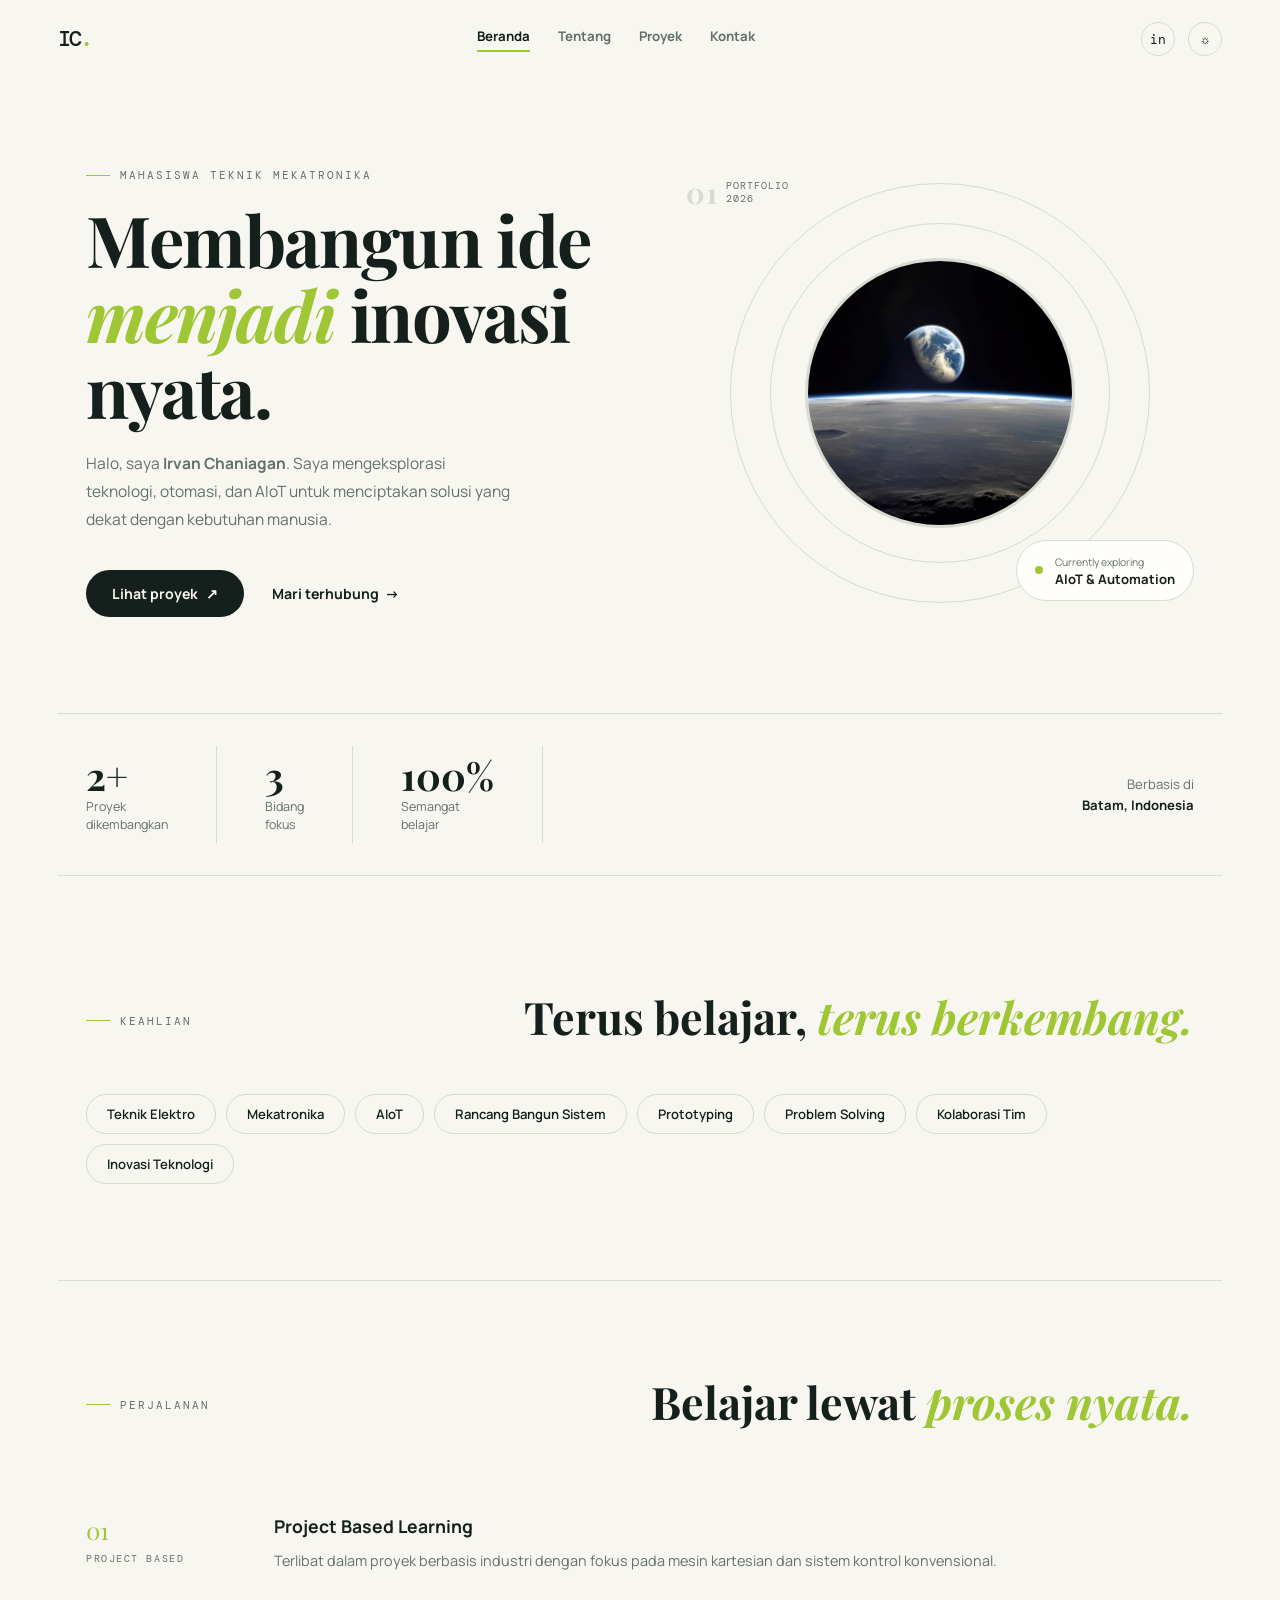
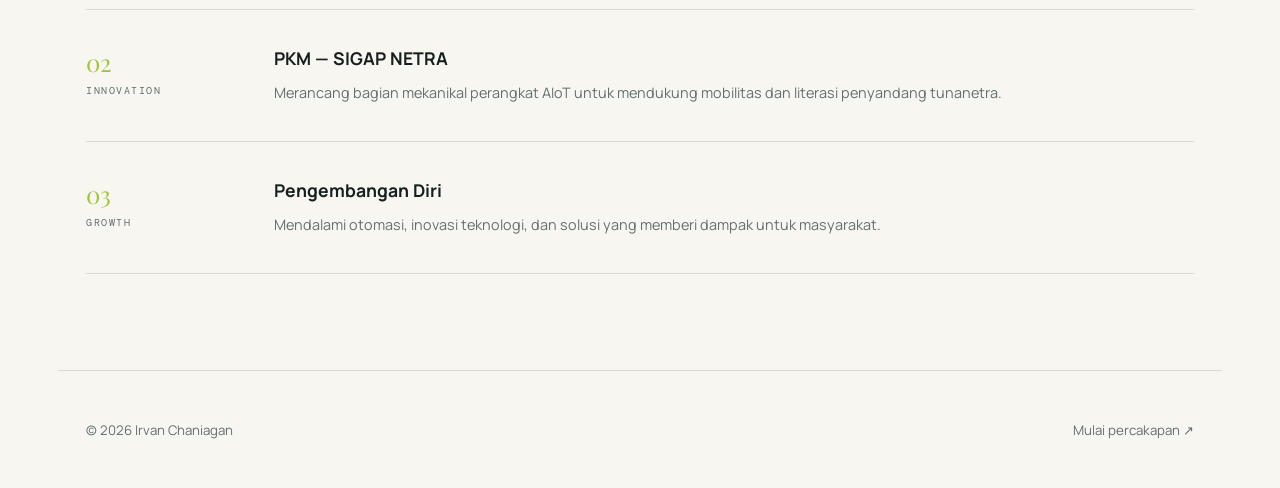
==== commit 8b76e84f: "refactor: rapikan dan format ulang semua file HTML, CSS, dan JS" ====
--- a/index.html
+++ b/index.html
@@ -1,27 +1,152 @@
 <!DOCTYPE html>
-<html lang="id"><head>
-  <meta charset="UTF-8"><meta name="viewport" content="width=device-width, initial-scale=1.0">
+<html lang="id">
+<head>
+  <meta charset="UTF-8">
+  <meta name="viewport" content="width=device-width, initial-scale=1.0">
   <meta name="description" content="Portfolio Irvan Chaniagan, mahasiswa Teknik Mekatronika Politeknik Negeri Batam.">
   <title>Irvan Chaniagan — Portfolio</title>
-  <link rel="preconnect" href="https://fonts.googleapis.com"><link rel="preconnect" href="https://fonts.gstatic.com" crossorigin>
+  <link rel="preconnect" href="https://fonts.googleapis.com">
+  <link rel="preconnect" href="https://fonts.gstatic.com" crossorigin>
   <link href="https://fonts.googleapis.com/css2?family=DM+Mono:wght@400;500&family=Manrope:wght@400;500;600;700;800&family=Playfair+Display:wght@600;700&display=swap" rel="stylesheet">
-  <link rel="stylesheet" href="assets/css/style.css"><script src="assets/js/script.js" defer></script>
+  <link rel="stylesheet" href="assets/css/style.css">
+  <script src="assets/js/script.js" defer></script>
 </head>
 <body>
   <div class="progress-bar"></div>
-  <header class="site-header"><nav class="navbar" aria-label="Navigasi utama">
-    <a class="brand" href="index.html">IC<span>.</span></a><button class="menu-toggle" aria-label="Buka menu" aria-expanded="false"><span></span><span></span></button>
-    <div class="nav-menu"><a class="nav-link" href="index.html">Beranda</a><a class="nav-link" href="pages/about.html">Tentang</a><a class="nav-link" href="pages/portofolio.html">Proyek</a><a class="nav-link" href="pages/contact.html">Kontak</a></div>
-    <div class="nav-actions"><a class="icon-link" href="https://www.linkedin.com/in/irvan-chaniagan/" target="_blank" rel="noreferrer" aria-label="LinkedIn Irvan">in</a><button class="theme-toggle" aria-label="Ganti tema">☼</button></div>
-  </nav></header>
+
+  <header class="site-header">
+    <nav class="navbar" aria-label="Navigasi utama">
+      <a class="brand" href="index.html">IC<span>.</span></a>
+      <button class="menu-toggle" aria-label="Buka menu" aria-expanded="false">
+        <span></span>
+        <span></span>
+      </button>
+      <div class="nav-menu">
+        <a class="nav-link" href="index.html">Beranda</a>
+        <a class="nav-link" href="pages/about.html">Tentang</a>
+        <a class="nav-link" href="pages/portofolio.html">Proyek</a>
+        <a class="nav-link" href="pages/contact.html">Kontak</a>
+      </div>
+      <div class="nav-actions">
+        <a class="icon-link" href="https://www.linkedin.com/in/irvan-chaniagan/" target="_blank" rel="noreferrer" aria-label="LinkedIn Irvan">in</a>
+        <button class="theme-toggle" aria-label="Ganti tema">☼</button>
+      </div>
+    </nav>
+  </header>
+
   <main>
-    <section class="hero section-shell"><div class="hero-copy reveal"><p class="eyebrow"><span></span> Mahasiswa Teknik Mekatronika</p><h1>Membangun ide <em>menjadi</em> inovasi nyata.</h1><p class="hero-description">Halo, saya <strong>Irvan Chaniagan</strong>. Saya mengeksplorasi teknologi, otomasi, dan AIoT untuk menciptakan solusi yang dekat dengan kebutuhan manusia.</p><div class="hero-cta"><a class="button button-primary" href="pages/portofolio.html">Lihat proyek <span>↗</span></a><a class="text-link" href="pages/contact.html">Mari terhubung <span>→</span></a></div></div>
-      <div class="hero-visual reveal"><div class="hero-orbit orbit-one"></div><div class="hero-orbit orbit-two"></div><div class="image-frame"><img src="assets/images/backgrounds/wallhaven-85pkwo.jpg" alt="Potret Irvan Chaniagan"></div><div class="availability-card"><span class="status-dot"></span><div><small>Currently exploring</small><strong>AIoT & Automation</strong></div></div><div class="number-stamp"><strong>01</strong><span>PORTFOLIO<br>2026</span></div></div>
+    <section class="hero section-shell">
+      <div class="hero-copy reveal">
+        <p class="eyebrow"><span></span> Mahasiswa Teknik Mekatronika</p>
+        <h1>Membangun ide <em>menjadi</em> inovasi nyata.</h1>
+        <p class="hero-description">
+          Halo, saya <strong>Irvan Chaniagan</strong>. Saya mengeksplorasi teknologi, otomasi,
+          dan AIoT untuk menciptakan solusi yang dekat dengan kebutuhan manusia.
+        </p>
+        <div class="hero-cta">
+          <a class="button button-primary" href="pages/portofolio.html">Lihat proyek <span>↗</span></a>
+          <a class="text-link" href="pages/contact.html">Mari terhubung <span>→</span></a>
+        </div>
+      </div>
+
+      <div class="hero-visual reveal">
+        <div class="hero-orbit orbit-one"></div>
+        <div class="hero-orbit orbit-two"></div>
+        <div class="image-frame">
+          <img src="assets/images/backgrounds/wallhaven-85pkwo.jpg" alt="Potret Irvan Chaniagan">
+        </div>
+        <div class="availability-card">
+          <span class="status-dot"></span>
+          <div>
+            <small>Currently exploring</small>
+            <strong>AIoT &amp; Automation</strong>
+          </div>
+        </div>
+        <div class="number-stamp">
+          <strong>01</strong>
+          <span>PORTFOLIO<br>2026</span>
+        </div>
+      </div>
     </section>
-    <section class="stats-section reveal"><div class="stat-item"><strong>2+</strong><span>Proyek<br>dikembangkan</span></div><div class="stat-item"><strong>3</strong><span>Bidang<br>fokus</span></div><div class="stat-item"><strong>100%</strong><span>Semangat<br>belajar</span></div><p>Berbasis di<br><strong>Batam, Indonesia</strong></p></section>
-    <section class="content-section section-shell"><div class="section-heading reveal"><p class="eyebrow"><span></span> Keahlian</p><h2>Terus belajar, <em>terus berkembang.</em></h2></div><div class="skills-grid reveal" aria-label="Pilih bidang untuk melihat pengertiannya"><details class="skill-item"><summary>Teknik Elektro</summary><p>Mempelajari prinsip listrik dan elektronika untuk memahami, merancang, serta mengembangkan rangkaian dan perangkat.</p></details><details class="skill-item"><summary>Mekatronika</summary><p>Menggabungkan mekanika, elektronika, dan pemrograman untuk membangun mesin atau sistem otomatis.</p></details><details class="skill-item"><summary>AIoT</summary><p>Menghubungkan perangkat ke internet dan memanfaatkan kecerdasan buatan agar data dapat menghasilkan respons yang lebih cerdas.</p></details><details class="skill-item"><summary>Rancang Bangun Sistem</summary><p>Menyusun kebutuhan, merancang komponen, lalu mengintegrasikannya menjadi sistem yang berfungsi.</p></details><details class="skill-item"><summary>Prototyping</summary><p>Membuat model awal untuk mencoba ide, menemukan kekurangan, dan menyempurnakan rancangan.</p></details><details class="skill-item"><summary>Problem Solving</summary><p>Memahami akar masalah, membandingkan pilihan, lalu menguji solusi yang paling sesuai.</p></details><details class="skill-item"><summary>Kolaborasi Tim</summary><p>Bekerja bersama dengan berbagi ide, tugas, dan umpan balik untuk mencapai tujuan proyek.</p></details><details class="skill-item"><summary>Inovasi Teknologi</summary><p>Mengembangkan atau mengadaptasi teknologi menjadi solusi baru yang berguna bagi kebutuhan nyata.</p></details></div></section>
-    <section class="content-section section-shell experience-section"><div class="section-heading reveal"><p class="eyebrow"><span></span> Perjalanan</p><h2>Belajar lewat <em>proses nyata.</em></h2></div><div class="timeline reveal"><article class="timeline-item"><div class="timeline-meta"><span>01</span><small>Project based</small></div><div><h3>Project Based Learning</h3><p>Terlibat dalam proyek berbasis industri dengan fokus pada mesin kartesian dan sistem kontrol konvensional.</p></div></article><article class="timeline-item"><div class="timeline-meta"><span>02</span><small>Innovation</small></div><div><h3>PKM — SIGAP NETRA</h3><p>Merancang bagian mekanikal perangkat AIoT untuk mendukung mobilitas dan literasi penyandang tunanetra.</p></div></article><article class="timeline-item"><div class="timeline-meta"><span>03</span><small>Growth</small></div><div><h3>Pengembangan Diri</h3><p>Mendalami otomasi, inovasi teknologi, dan solusi yang memberi dampak untuk masyarakat.</p></div></article></div></section>
+
+    <section class="stats-section reveal">
+      <div class="stat-item">
+        <strong>2+</strong>
+        <span>Proyek<br>dikembangkan</span>
+      </div>
+      <div class="stat-item">
+        <strong>3</strong>
+        <span>Bidang<br>fokus</span>
+      </div>
+      <div class="stat-item">
+        <strong>100%</strong>
+        <span>Semangat<br>belajar</span>
+      </div>
+      <p>Berbasis di<br><strong>Batam, Indonesia</strong></p>
+    </section>
+
+    <section class="content-section section-shell">
+      <div class="section-heading reveal">
+        <p class="eyebrow"><span></span> Keahlian</p>
+        <h2>Terus belajar, <em>terus berkembang.</em></h2>
+      </div>
+      <div class="skills-grid reveal" aria-label="Keahlian">
+        <a class="skill-item" href="https://www.google.com/search?q=pengertian+Teknik+Elektro" target="_blank" rel="noopener noreferrer">Teknik Elektro</a>
+        <a class="skill-item" href="https://www.google.com/search?q=pengertian+Mekatronika" target="_blank" rel="noopener noreferrer">Mekatronika</a>
+        <a class="skill-item" href="https://www.google.com/search?q=pengertian+AIoT" target="_blank" rel="noopener noreferrer">AIoT</a>
+        <a class="skill-item" href="https://www.google.com/search?q=pengertian+Rancang+Bangun+Sistem" target="_blank" rel="noopener noreferrer">Rancang Bangun Sistem</a>
+        <a class="skill-item" href="https://www.google.com/search?q=pengertian+Prototyping" target="_blank" rel="noopener noreferrer">Prototyping</a>
+        <a class="skill-item" href="https://www.google.com/search?q=pengertian+Problem+Solving" target="_blank" rel="noopener noreferrer">Problem Solving</a>
+        <a class="skill-item" href="https://www.google.com/search?q=pengertian+Kolaborasi+Tim" target="_blank" rel="noopener noreferrer">Kolaborasi Tim</a>
+        <a class="skill-item" href="https://www.google.com/search?q=pengertian+Inovasi+Teknologi" target="_blank" rel="noopener noreferrer">Inovasi Teknologi</a>
+      </div>
+    </section>
+
+    <section class="content-section section-shell experience-section">
+      <div class="section-heading reveal">
+        <p class="eyebrow"><span></span> Perjalanan</p>
+        <h2>Belajar lewat <em>proses nyata.</em></h2>
+      </div>
+      <div class="timeline reveal">
+        <article class="timeline-item">
+          <div class="timeline-meta">
+            <span>01</span>
+            <small>Project based</small>
+          </div>
+          <div>
+            <h3>Project Based Learning</h3>
+            <p>Terlibat dalam proyek berbasis industri dengan fokus pada mesin kartesian dan sistem kontrol konvensional.</p>
+          </div>
+        </article>
+        <article class="timeline-item">
+          <div class="timeline-meta">
+            <span>02</span>
+            <small>Innovation</small>
+          </div>
+          <div>
+            <h3>PKM — SIGAP NETRA</h3>
+            <p>Merancang bagian mekanikal perangkat AIoT untuk mendukung mobilitas dan literasi penyandang tunanetra.</p>
+          </div>
+        </article>
+        <article class="timeline-item">
+          <div class="timeline-meta">
+            <span>03</span>
+            <small>Growth</small>
+          </div>
+          <div>
+            <h3>Pengembangan Diri</h3>
+            <p>Mendalami otomasi, inovasi teknologi, dan solusi yang memberi dampak untuk masyarakat.</p>
+          </div>
+        </article>
+      </div>
+    </section>
   </main>
-  <footer class="site-footer"><p>© <span class="current-year"></span> Irvan Chaniagan</p><a href="pages/contact.html">Mulai percakapan ↗</a></footer><button class="back-to-top" aria-label="Kembali ke atas">↑</button>
+
+  <footer class="site-footer">
+    <p>© <span class="current-year"></span> Irvan Chaniagan</p>
+    <a href="pages/contact.html">Mulai percakapan ↗</a>
+  </footer>
+
+  <button class="back-to-top" aria-label="Kembali ke atas">↑</button>
 </body>
 </html>
--- a/assets/css/style.css
+++ b/assets/css/style.css
@@ -1,3 +1,939 @@
-:root{--ink:#15201d;--muted:#64706b;--paper:#f7f6f1;--card:#eeefe8;--line:#d8dbd2;--lime:#c8f25a;--lime-dark:#9fc635;--white:#fffefa;--shadow:0 22px 55px rgba(22,32,29,.1)}*{box-sizing:border-box}html{scroll-behavior:smooth}body{margin:0;color:var(--ink);background:var(--paper);font-family:Manrope,Arial,sans-serif}body.dark{--ink:#edf2e9;--muted:#a8b1a9;--paper:#121a17;--card:#1b2722;--line:#334038;--white:#19231f;--shadow:0 22px 55px rgba(0,0,0,.25)}a{color:inherit;text-decoration:none}img{display:block;max-width:100%}button{font:inherit}.progress-bar{position:fixed;inset:0 auto auto 0;height:3px;width:0;z-index:100;background:var(--lime-dark)}.site-header{position:sticky;top:0;z-index:20;background:color-mix(in srgb,var(--paper) 84%,transparent);backdrop-filter:blur(14px)}.navbar{max-width:1220px;min-height:78px;padding:0 28px;margin:auto;display:flex;align-items:center;gap:32px}.brand{font-family:'DM Mono',monospace;font-size:1.35rem;font-weight:500;letter-spacing:-.1em}.brand span{color:var(--lime-dark)}.nav-menu{margin:auto;display:flex;gap:28px}.nav-link{color:var(--muted);font-size:.83rem;font-weight:700}.nav-link:hover,.nav-link.active{color:var(--ink)}.nav-link.active:after{content:'';display:block;height:2px;margin-top:5px;background:var(--lime-dark)}.nav-actions{display:flex;align-items:center;gap:13px}.icon-link,.theme-toggle{width:34px;height:34px;border:1px solid var(--line);border-radius:50%;display:grid;place-items:center;background:transparent;color:var(--ink);font-family:'DM Mono',monospace;font-size:.8rem;cursor:pointer;transition:.2s}.icon-link:hover,.theme-toggle:hover{background:var(--ink);color:var(--paper);transform:translateY(-2px)}.menu-toggle{display:none}.section-shell{max-width:1164px;margin:0 auto;padding-left:28px;padding-right:28px}.hero{min-height:635px;display:grid;grid-template-columns:1.04fr .96fr;align-items:center;gap:50px;padding-top:70px;padding-bottom:76px}.eyebrow{margin:0 0 20px;font-family:'DM Mono',monospace;font-size:.69rem;color:var(--muted);text-transform:uppercase;letter-spacing:.11em}.eyebrow span{display:inline-block;width:26px;height:1px;vertical-align:middle;margin-right:8px;background:var(--lime-dark)}h1,h2{font-family:'Playfair Display',serif;font-weight:600;letter-spacing:-.045em}h1{max-width:610px;margin:0 0 24px;font-size:clamp(3.1rem,6.3vw,5.5rem);line-height:.99}h1 em,h2 em{color:var(--lime-dark)}.hero-description{max-width:515px;color:var(--muted);font-size:1rem;line-height:1.85}.hero-description strong{color:var(--ink)}.hero-cta{display:flex;align-items:center;gap:26px;margin-top:33px}.button{display:inline-flex;gap:26px;align-items:center;padding:15px 19px;font-size:.82rem;font-weight:800;transition:.25s}.button-primary{color:#15201d;background:var(--lime);box-shadow:4px 4px 0 var(--ink)}.button:hover{transform:translate(-2px,-2px);box-shadow:7px 7px 0 var(--ink)}.text-link{font-size:.82rem;font-weight:800;border-bottom:1px solid var(--ink);padding-bottom:4px}.hero-visual{position:relative;min-height:440px;display:grid;place-items:center}.image-frame{position:relative;z-index:2;width:min(350px,80%);aspect-ratio:.81}.image-frame:before{content:'';position:absolute;inset:-18px 18px 18px -18px;z-index:-1;background:var(--card)}.image-frame img{width:100%;height:100%;object-fit:cover;filter:grayscale(100%)}.hero-orbit{position:absolute;z-index:1;border:1px solid var(--line);border-radius:50%}.orbit-one{width:390px;height:390px}.orbit-two{width:480px;height:480px;border-style:dashed;animation:spin 25s linear infinite}.availability-card{z-index:3;position:absolute;right:0;bottom:36px;display:flex;align-items:center;gap:10px;padding:12px 15px;background:var(--white);box-shadow:var(--shadow);border:1px solid var(--line)}.availability-card small{display:block;color:var(--muted);font-size:.59rem;font-family:'DM Mono',monospace;text-transform:uppercase}.availability-card strong{font-size:.71rem}.status-dot{width:8px;height:8px;border-radius:50%;background:var(--lime-dark);box-shadow:0 0 0 4px rgba(159,198,53,.17)}.number-stamp{z-index:3;position:absolute;left:4px;top:37px;display:flex;align-items:center;gap:8px}.number-stamp strong{font-family:'Playfair Display',serif;font-size:2.6rem}.number-stamp span{padding-left:8px;border-left:1px solid var(--line);font:.54rem/1.5 'DM Mono',monospace;letter-spacing:.09em}.stats-section{max-width:1164px;margin:0 auto;padding:30px 28px;display:grid;grid-template-columns:repeat(3,1fr) 1.2fr;gap:20px;border-top:1px solid var(--line);border-bottom:1px solid var(--line)}.stat-item{display:flex;align-items:center;gap:14px;border-right:1px solid var(--line)}.stat-item strong{font-family:'Playfair Display',serif;font-size:2.5rem;letter-spacing:-.07em}.stat-item span,.stats-section>p{margin:0;color:var(--muted);font-size:.7rem;line-height:1.55}.stats-section>p{text-align:right}.stats-section>p strong{color:var(--ink)}.content-section{padding-top:115px;padding-bottom:15px}.section-heading{display:flex;align-items:baseline;justify-content:space-between;margin-bottom:44px}.section-heading .eyebrow{margin:0}h2{margin:0;max-width:600px;font-size:clamp(2.15rem,4.2vw,3.75rem);line-height:1.1}.skills-grid{display:flex;flex-wrap:wrap;gap:10px;max-width:900px}.skill-item{border:1px solid var(--line);border-radius:100px;color:var(--muted);transition:.2s}.skill-item summary{padding:13px 18px;font-size:.82rem;font-weight:700;cursor:pointer;list-style:none}.skill-item summary::-webkit-details-marker{display:none}.skill-item:hover,.skill-item[open]{border-color:var(--lime);background:var(--lime);color:#15201d}.skill-item[open]{border-radius:20px;flex-basis:min(100%,620px)}.skill-item p{margin:0;padding:0 18px 15px;color:#38433b;font-size:.82rem;line-height:1.7}.experience-section{padding-bottom:105px}.timeline{border-top:1px solid var(--line)}.timeline-item{display:grid;grid-template-columns:170px 1fr;gap:36px;padding:25px 0;border-bottom:1px solid var(--line);transition:.2s}.timeline-item:hover{padding-left:10px}.timeline-meta{display:flex;align-items:center;gap:13px}.timeline-meta span{font:1rem 'DM Mono',monospace;color:var(--lime-dark)}.timeline-meta small{font:.62rem 'DM Mono',monospace;color:var(--muted);text-transform:uppercase}.timeline-item h3{margin:0 0 8px;font-size:1.06rem}.timeline-item p{max-width:620px;margin:0;color:var(--muted);font-size:.88rem;line-height:1.75}.site-footer{max-width:1164px;margin:auto;padding:24px 28px;border-top:1px solid var(--line);display:flex;justify-content:space-between;color:var(--muted);font:.66rem 'DM Mono',monospace;text-transform:uppercase;letter-spacing:.06em}.site-footer p{margin:0}.site-footer a{color:var(--ink)}.back-to-top{position:fixed;right:25px;bottom:25px;z-index:10;width:38px;height:38px;border:1px solid var(--line);border-radius:50%;background:var(--white);color:var(--ink);cursor:pointer;opacity:0;pointer-events:none;transform:translateY(10px);transition:.2s}.back-to-top.visible{opacity:1;pointer-events:auto;transform:none}.reveal{opacity:0;transform:translateY(18px);transition:opacity .6s,transform .6s}.reveal.visible{opacity:1;transform:none}@keyframes spin{to{transform:rotate(360deg)}}
-/* Halaman sekunder */.page-hero{max-width:1164px;margin:auto;padding:92px 28px 52px;border-bottom:1px solid var(--line)}.page-hero h1{margin:0;font-size:clamp(3rem,6vw,5.3rem)}.page-hero p{max-width:510px;margin:22px 0 0;color:var(--muted);line-height:1.8}.about-grid,.contact-layout{max-width:1164px;margin:auto;padding:75px 28px 110px;display:grid;grid-template-columns:.85fr 1.15fr;gap:90px}.about-grid h2{font-size:2.7rem}.about-grid p{color:var(--muted);line-height:1.9}.about-grid p+p{margin-top:18px}.principles,.contact-list{display:grid;border-top:1px solid var(--line)}.principle{padding:16px 0;display:grid;grid-template-columns:45px 1fr;border-bottom:1px solid var(--line)}.principle span{color:var(--lime-dark);font-family:'DM Mono',monospace}.principle strong{font-size:.88rem}.projects{max-width:1164px;margin:auto;padding:75px 28px 110px;display:grid;gap:25px}.project-card{padding:38px;background:var(--card);border:1px solid var(--line);display:grid;grid-template-columns:175px 1fr auto;gap:25px;align-items:start;transition:.25s}.project-card:hover{transform:translateY(-5px);box-shadow:var(--shadow)}.project-index{font:2.7rem 'Playfair Display',serif;color:var(--lime-dark)}.project-card h2{font-size:1.7rem;margin-bottom:13px}.project-card p{max-width:650px;margin:0;color:var(--muted);font-size:.9rem;line-height:1.75}.project-tag{padding:7px 10px;border:1px solid var(--line);border-radius:99px;color:var(--muted);font:.6rem 'DM Mono',monospace;text-transform:uppercase;white-space:nowrap}.contact-list a,.contact-list p{padding:16px 0;margin:0;border-bottom:1px solid var(--line);color:var(--muted);font-size:.85rem}.contact-list a:hover{color:var(--lime-dark)}.contact-form-card{padding:34px;background:var(--card);border:1px solid var(--line)}.contact-form-card h2{margin-bottom:24px;font-size:2.2rem}.form-group{margin-bottom:19px}label{display:block;margin-bottom:8px;font-size:.76rem;font-weight:800}input,textarea{width:100%;padding:13px 0;border:0;border-bottom:1px solid var(--line);outline:0;background:transparent;color:var(--ink);font:.88rem Manrope,sans-serif}textarea{min-height:105px;resize:vertical}input:focus,textarea:focus{border-color:var(--lime-dark)}
-@media(max-width:760px){.navbar{min-height:66px;padding:0 20px}.menu-toggle{display:grid;gap:5px;width:32px;padding:0;border:0;background:none;cursor:pointer}.menu-toggle span{display:block;height:1px;background:var(--ink)}.nav-menu{display:none;position:absolute;top:66px;left:0;right:0;margin:0;padding:22px;background:var(--paper);border-bottom:1px solid var(--line);flex-direction:column;gap:19px}.nav-menu.open{display:flex}.nav-actions{margin-left:auto}.hero{min-height:auto;grid-template-columns:1fr;padding-top:70px;padding-bottom:58px}h1{font-size:clamp(3rem,13vw,4.3rem)}.hero-visual{min-height:370px;order:-1}.orbit-one{width:285px;height:285px}.orbit-two{width:350px;height:350px}.image-frame{width:235px}.availability-card{right:2%;bottom:9px}.number-stamp{left:4%;top:8px}.stats-section{margin:0 20px;padding:20px 0;grid-template-columns:1fr 1fr}.stat-item{padding:7px 0;border:0}.stat-item strong{font-size:2rem}.stats-section>p{display:none}.content-section{padding-top:76px}.section-heading{display:block;margin-bottom:28px}.section-heading .eyebrow{margin-bottom:17px}.timeline-item{grid-template-columns:1fr;gap:10px}.project-card,.about-grid,.contact-layout{grid-template-columns:1fr;gap:28px}.page-hero{padding-top:65px}.project-card{padding:26px}.project-index{font-size:2rem}.project-tag{justify-self:start}.site-footer{margin:0 20px;padding-left:0;padding-right:0}}@media(prefers-reduced-motion:reduce){*,*:before,*:after{animation-duration:.01ms!important;scroll-behavior:auto!important;transition-duration:.01ms!important}}
+/* ============================================================
+   DESIGN TOKENS
+   ============================================================ */
+:root {
+  --ink:        #15201d;
+  --muted:      #64706b;
+  --paper:      #f7f6f1;
+  --card:       #eeefe8;
+  --line:       #d8dbd2;
+  --lime:       #c8f25a;
+  --lime-dark:  #9fc635;
+  --white:      #fffefa;
+  --shadow:     0 22px 55px rgba(22, 32, 29, .1);
+}
+
+/* Dark mode overrides */
+body.dark {
+  --ink:    #edf2e9;
+  --muted:  #a8b1a9;
+  --paper:  #121a17;
+  --card:   #1b2722;
+  --line:   #334038;
+  --white:  #19231f;
+  --shadow: 0 22px 55px rgba(0, 0, 0, .25);
+}
+
+/* ============================================================
+   RESET & BASE
+   ============================================================ */
+* {
+  box-sizing: border-box;
+}
+
+html {
+  scroll-behavior: smooth;
+}
+
+body {
+  margin: 0;
+  color: var(--ink);
+  background: var(--paper);
+  font-family: Manrope, Arial, sans-serif;
+}
+
+a {
+  color: inherit;
+  text-decoration: none;
+}
+
+img {
+  display: block;
+  max-width: 100%;
+}
+
+button {
+  font: inherit;
+}
+
+/* ============================================================
+   PROGRESS BAR
+   ============================================================ */
+.progress-bar {
+  position: fixed;
+  inset: 0 auto auto 0;
+  height: 3px;
+  width: 0;
+  z-index: 100;
+  background: var(--lime-dark);
+}
+
+/* ============================================================
+   HEADER & NAVIGATION
+   ============================================================ */
+.site-header {
+  position: sticky;
+  top: 0;
+  z-index: 20;
+  background: color-mix(in srgb, var(--paper) 84%, transparent);
+  backdrop-filter: blur(14px);
+}
+
+.navbar {
+  max-width: 1220px;
+  min-height: 78px;
+  padding: 0 28px;
+  margin: auto;
+  display: flex;
+  align-items: center;
+  gap: 32px;
+}
+
+.brand {
+  font-family: 'DM Mono', monospace;
+  font-size: 1.35rem;
+  font-weight: 500;
+  letter-spacing: -.1em;
+}
+
+.brand span {
+  color: var(--lime-dark);
+}
+
+.nav-menu {
+  margin: auto;
+  display: flex;
+  gap: 28px;
+}
+
+.nav-link {
+  color: var(--muted);
+  font-size: .83rem;
+  font-weight: 700;
+}
+
+.nav-link:hover,
+.nav-link.active {
+  color: var(--ink);
+}
+
+.nav-link.active::after {
+  content: '';
+  display: block;
+  height: 2px;
+  margin-top: 5px;
+  background: var(--lime-dark);
+}
+
+.nav-actions {
+  display: flex;
+  align-items: center;
+  gap: 13px;
+}
+
+.icon-link,
+.theme-toggle {
+  width: 34px;
+  height: 34px;
+  border: 1px solid var(--line);
+  border-radius: 50%;
+  display: grid;
+  place-items: center;
+  background: transparent;
+  color: var(--ink);
+  font-family: 'DM Mono', monospace;
+  font-size: .8rem;
+  cursor: pointer;
+  transition: .2s;
+}
+
+.icon-link:hover,
+.theme-toggle:hover {
+  background: var(--ink);
+  color: var(--paper);
+  transform: translateY(-2px);
+}
+
+.menu-toggle {
+  display: none;
+}
+
+/* ============================================================
+   LAYOUT HELPERS
+   ============================================================ */
+.section-shell {
+  max-width: 1164px;
+  margin: 0 auto;
+  padding-left: 28px;
+  padding-right: 28px;
+}
+
+/* ============================================================
+   HERO
+   ============================================================ */
+.hero {
+  min-height: 635px;
+  display: grid;
+  grid-template-columns: 1.04fr .96fr;
+  align-items: center;
+  gap: 50px;
+  padding-top: 70px;
+  padding-bottom: 76px;
+}
+
+.eyebrow {
+  margin: 0 0 20px;
+  font-family: 'DM Mono', monospace;
+  font-size: .69rem;
+  letter-spacing: .18em;
+  text-transform: uppercase;
+  color: var(--muted);
+  display: flex;
+  align-items: center;
+  gap: 10px;
+}
+
+.eyebrow span {
+  display: inline-block;
+  width: 24px;
+  height: 1px;
+  background: var(--lime-dark);
+}
+
+h1 {
+  margin: 0 0 22px;
+  font-family: 'Playfair Display', serif;
+  font-size: clamp(3.4rem, 5.5vw, 5.3rem);
+  line-height: 1.07;
+  letter-spacing: -.02em;
+}
+
+h1 em,
+h2 em {
+  font-style: italic;
+  color: var(--lime-dark);
+}
+
+.hero-description {
+  max-width: 430px;
+  margin: 0 0 36px;
+  color: var(--muted);
+  font-size: .97rem;
+  line-height: 1.8;
+}
+
+.hero-cta {
+  display: flex;
+  align-items: center;
+  gap: 28px;
+}
+
+/* Buttons */
+.button {
+  display: inline-flex;
+  align-items: center;
+  gap: 8px;
+  padding: 14px 26px;
+  border-radius: 99px;
+  font-weight: 700;
+  font-size: .88rem;
+  transition: .2s;
+}
+
+.button-primary {
+  background: var(--ink);
+  color: var(--paper);
+}
+
+.button-primary:hover {
+  background: var(--lime-dark);
+  color: var(--ink);
+}
+
+.text-link {
+  font-size: .88rem;
+  font-weight: 700;
+  display: flex;
+  align-items: center;
+  gap: 6px;
+}
+
+.text-link:hover {
+  color: var(--lime-dark);
+}
+
+/* Hero visual */
+.hero-visual {
+  position: relative;
+  display: flex;
+  justify-content: center;
+  align-items: center;
+  min-height: 480px;
+}
+
+.hero-orbit {
+  position: absolute;
+  border: 1px solid var(--line);
+  border-radius: 50%;
+  animation: spin 18s linear infinite;
+}
+
+.orbit-one {
+  width: 340px;
+  height: 340px;
+  animation-duration: 18s;
+}
+
+.orbit-two {
+  width: 420px;
+  height: 420px;
+  animation-duration: 28s;
+  animation-direction: reverse;
+}
+
+@keyframes spin {
+  to { transform: rotate(360deg); }
+}
+
+.image-frame {
+  width: 270px;
+  height: 270px;
+  border-radius: 50%;
+  overflow: hidden;
+  border: 3px solid var(--line);
+  z-index: 1;
+}
+
+.image-frame img {
+  width: 100%;
+  height: 100%;
+  object-fit: cover;
+}
+
+.availability-card {
+  position: absolute;
+  bottom: 32px;
+  right: 0;
+  display: flex;
+  align-items: center;
+  gap: 12px;
+  padding: 12px 18px;
+  background: var(--white);
+  border: 1px solid var(--line);
+  border-radius: 99px;
+  font-size: .78rem;
+  z-index: 2;
+}
+
+.availability-card strong {
+  display: block;
+  font-size: .82rem;
+}
+
+.availability-card small {
+  color: var(--muted);
+}
+
+.status-dot {
+  width: 8px;
+  height: 8px;
+  border-radius: 50%;
+  background: var(--lime-dark);
+  flex-shrink: 0;
+  animation: pulse 2s ease-in-out infinite;
+}
+
+@keyframes pulse {
+  0%, 100% { opacity: 1; }
+  50%       { opacity: .4; }
+}
+
+.number-stamp {
+  position: absolute;
+  top: 20px;
+  left: 0;
+  display: flex;
+  align-items: center;
+  gap: 8px;
+  font-family: 'DM Mono', monospace;
+  font-size: .6rem;
+  letter-spacing: .1em;
+  color: var(--muted);
+  z-index: 2;
+}
+
+.number-stamp strong {
+  font-family: 'Playfair Display', serif;
+  font-size: 1.8rem;
+  color: var(--line);
+}
+
+/* ============================================================
+   STATS SECTION
+   ============================================================ */
+.stats-section {
+  max-width: 1164px;
+  margin: 0 auto 20px;
+  padding: 32px 28px;
+  border-top: 1px solid var(--line);
+  border-bottom: 1px solid var(--line);
+  display: grid;
+  grid-template-columns: repeat(3, auto) 1fr;
+  gap: 0 48px;
+  align-items: center;
+}
+
+.stat-item {
+  padding: 10px 48px 10px 0;
+  border-right: 1px solid var(--line);
+  display: flex;
+  flex-direction: column;
+  gap: 4px;
+}
+
+.stat-item strong {
+  font-family: 'Playfair Display', serif;
+  font-size: 2.4rem;
+  line-height: 1;
+}
+
+.stat-item span {
+  color: var(--muted);
+  font-size: .78rem;
+  line-height: 1.4;
+}
+
+.stats-section > p {
+  margin: 0;
+  font-size: .82rem;
+  color: var(--muted);
+  text-align: right;
+  line-height: 1.6;
+}
+
+.stats-section > p strong {
+  color: var(--ink);
+}
+
+/* ============================================================
+   CONTENT SECTIONS
+   ============================================================ */
+.content-section {
+  padding-top: 96px;
+  padding-bottom: 96px;
+}
+
+.section-heading {
+  display: flex;
+  align-items: flex-end;
+  justify-content: space-between;
+  margin-bottom: 52px;
+}
+
+.section-heading .eyebrow {
+  margin-bottom: 14px;
+}
+
+h2 {
+  margin: 0;
+  font-family: 'Playfair Display', serif;
+  font-size: clamp(2.2rem, 3.5vw, 3.2rem);
+  line-height: 1.1;
+}
+
+/* Skills grid */
+.skills-grid {
+  display: flex;
+  flex-wrap: wrap;
+  gap: 10px;
+}
+
+.skill-item {
+  padding: 10px 20px;
+  border: 1px solid var(--line);
+  border-radius: 99px;
+  font-size: .82rem;
+  font-weight: 600;
+  transition: .2s;
+}
+
+.skill-item:hover {
+  background: var(--ink);
+  color: var(--paper);
+  border-color: var(--ink);
+  transform: translateY(-2px);
+}
+
+/* Timeline */
+.experience-section {
+  border-top: 1px solid var(--line);
+}
+
+.timeline {
+  display: grid;
+  gap: 0;
+}
+
+.timeline-item {
+  display: grid;
+  grid-template-columns: 160px 1fr;
+  gap: 28px;
+  padding: 36px 0;
+  border-bottom: 1px solid var(--line);
+}
+
+.timeline-meta {
+  display: flex;
+  flex-direction: column;
+  gap: 6px;
+}
+
+.timeline-meta span {
+  font-family: 'Playfair Display', serif;
+  font-size: 1.5rem;
+  color: var(--lime-dark);
+}
+
+.timeline-meta small {
+  font-family: 'DM Mono', monospace;
+  font-size: .65rem;
+  letter-spacing: .15em;
+  text-transform: uppercase;
+  color: var(--muted);
+}
+
+.timeline-item h3 {
+  margin: 0 0 10px;
+  font-size: 1.1rem;
+}
+
+.timeline-item p {
+  margin: 0;
+  color: var(--muted);
+  font-size: .9rem;
+  line-height: 1.75;
+}
+
+/* ============================================================
+   FOOTER
+   ============================================================ */
+.site-footer {
+  max-width: 1164px;
+  margin: 0 auto;
+  padding: 36px 28px;
+  border-top: 1px solid var(--line);
+  display: flex;
+  align-items: center;
+  justify-content: space-between;
+  font-size: .83rem;
+  color: var(--muted);
+}
+
+.site-footer a:hover {
+  color: var(--lime-dark);
+}
+
+/* Back to top */
+.back-to-top {
+  position: fixed;
+  bottom: 28px;
+  right: 28px;
+  width: 42px;
+  height: 42px;
+  border: 1px solid var(--line);
+  border-radius: 50%;
+  background: var(--paper);
+  color: var(--ink);
+  font-size: 1rem;
+  cursor: pointer;
+  display: grid;
+  place-items: center;
+  opacity: 0;
+  pointer-events: none;
+  transition: .2s;
+  z-index: 50;
+}
+
+.back-to-top.visible {
+  opacity: 1;
+  pointer-events: auto;
+}
+
+.back-to-top:hover {
+  background: var(--ink);
+  color: var(--paper);
+}
+
+/* ============================================================
+   REVEAL ANIMATION
+   ============================================================ */
+.reveal {
+  opacity: 0;
+  transform: translateY(28px);
+  transition: opacity .6s ease, transform .6s ease;
+}
+
+.reveal.visible {
+  opacity: 1;
+  transform: none;
+}
+
+/* ============================================================
+   SECONDARY PAGES
+   ============================================================ */
+.page-hero {
+  max-width: 1164px;
+  margin: auto;
+  padding: 92px 28px 52px;
+  border-bottom: 1px solid var(--line);
+}
+
+.page-hero h1 {
+  margin: 0;
+  font-size: clamp(3rem, 6vw, 5.3rem);
+}
+
+.page-hero p {
+  max-width: 510px;
+  margin: 22px 0 0;
+  color: var(--muted);
+  line-height: 1.8;
+}
+
+/* About page */
+.about-grid {
+  max-width: 1164px;
+  margin: auto;
+  padding: 75px 28px 110px;
+  display: grid;
+  grid-template-columns: .85fr 1.15fr;
+  gap: 90px;
+}
+
+.about-grid h2 {
+  font-size: 2.7rem;
+}
+
+.about-grid p {
+  color: var(--muted);
+  line-height: 1.9;
+}
+
+.about-grid p + p {
+  margin-top: 18px;
+}
+
+.principles {
+  display: grid;
+  border-top: 1px solid var(--line);
+}
+
+.principle {
+  padding: 16px 0;
+  display: grid;
+  grid-template-columns: 45px 1fr;
+  border-bottom: 1px solid var(--line);
+}
+
+.principle span {
+  color: var(--lime-dark);
+  font-family: 'DM Mono', monospace;
+}
+
+.principle strong {
+  font-size: .88rem;
+}
+
+/* Portfolio page */
+.projects {
+  max-width: 1164px;
+  margin: auto;
+  padding: 75px 28px 110px;
+  display: grid;
+  gap: 25px;
+}
+
+.project-card {
+  padding: 38px;
+  background: var(--card);
+  border: 1px solid var(--line);
+  display: grid;
+  grid-template-columns: 175px 1fr auto;
+  gap: 25px;
+  align-items: start;
+  transition: .25s;
+}
+
+.project-card:hover {
+  transform: translateY(-5px);
+  box-shadow: var(--shadow);
+}
+
+.project-index {
+  font: 2.7rem 'Playfair Display', serif;
+  color: var(--lime-dark);
+}
+
+.project-card h2 {
+  font-size: 1.7rem;
+  margin-bottom: 13px;
+}
+
+.project-card p {
+  max-width: 650px;
+  margin: 0;
+  color: var(--muted);
+  font-size: .9rem;
+  line-height: 1.75;
+}
+
+.project-tag {
+  padding: 7px 10px;
+  border: 1px solid var(--line);
+  border-radius: 99px;
+  color: var(--muted);
+  font: .6rem 'DM Mono', monospace;
+  text-transform: uppercase;
+  white-space: nowrap;
+}
+
+/* Contact page */
+.contact-layout {
+  max-width: 1164px;
+  margin: auto;
+  padding: 75px 28px 110px;
+  display: grid;
+  grid-template-columns: .85fr 1.15fr;
+  gap: 90px;
+}
+
+.contact-list {
+  display: grid;
+  border-top: 1px solid var(--line);
+}
+
+.contact-list a,
+.contact-list p {
+  padding: 16px 0;
+  margin: 0;
+  border-bottom: 1px solid var(--line);
+  color: var(--muted);
+  font-size: .85rem;
+}
+
+.contact-list a:hover {
+  color: var(--lime-dark);
+}
+
+.contact-form-card {
+  padding: 34px;
+  background: var(--card);
+  border: 1px solid var(--line);
+}
+
+.contact-form-card h2 {
+  margin-bottom: 24px;
+  font-size: 2.2rem;
+}
+
+.form-group {
+  margin-bottom: 19px;
+}
+
+label {
+  display: block;
+  margin-bottom: 8px;
+  font-size: .76rem;
+  font-weight: 800;
+}
+
+input,
+textarea {
+  width: 100%;
+  padding: 13px 0;
+  border: 0;
+  border-bottom: 1px solid var(--line);
+  background: transparent;
+  color: var(--ink);
+  font: inherit;
+  font-size: .9rem;
+  outline: none;
+  transition: border-color .2s;
+}
+
+input:focus,
+textarea:focus {
+  border-color: var(--ink);
+}
+
+textarea {
+  resize: vertical;
+  min-height: 120px;
+}
+
+/* ============================================================
+   RESPONSIVE — MOBILE
+   ============================================================ */
+@media (max-width: 760px) {
+  .navbar {
+    min-height: 66px;
+    padding: 0 20px;
+  }
+
+  .menu-toggle {
+    display: grid;
+    gap: 5px;
+    width: 32px;
+    padding: 0;
+    border: 0;
+    background: none;
+    cursor: pointer;
+  }
+
+  .menu-toggle span {
+    display: block;
+    height: 1px;
+    background: var(--ink);
+  }
+
+  .nav-menu {
+    display: none;
+    position: absolute;
+    top: 66px;
+    left: 0;
+    right: 0;
+    margin: 0;
+    padding: 22px;
+    background: var(--paper);
+    border-bottom: 1px solid var(--line);
+    flex-direction: column;
+    gap: 19px;
+  }
+
+  .nav-menu.open {
+    display: flex;
+  }
+
+  .nav-actions {
+    margin-left: auto;
+  }
+
+  .hero {
+    min-height: auto;
+    grid-template-columns: 1fr;
+    padding-top: 70px;
+    padding-bottom: 58px;
+  }
+
+  h1 {
+    font-size: clamp(3rem, 13vw, 4.3rem);
+  }
+
+  .hero-visual {
+    min-height: 370px;
+    order: -1;
+  }
+
+  .orbit-one {
+    width: 285px;
+    height: 285px;
+  }
+
+  .orbit-two {
+    width: 350px;
+    height: 350px;
+  }
+
+  .image-frame {
+    width: 235px;
+  }
+
+  .availability-card {
+    right: 2%;
+    bottom: 9px;
+  }
+
+  .number-stamp {
+    left: 4%;
+    top: 8px;
+  }
+
+  .stats-section {
+    margin: 0 20px;
+    padding: 20px 0;
+    grid-template-columns: 1fr 1fr;
+  }
+
+  .stat-item {
+    padding: 7px 0;
+    border: 0;
+  }
+
+  .stat-item strong {
+    font-size: 2rem;
+  }
+
+  .stats-section > p {
+    display: none;
+  }
+
+  .content-section {
+    padding-top: 76px;
+  }
+
+  .section-heading {
+    display: block;
+    margin-bottom: 28px;
+  }
+
+  .section-heading .eyebrow {
+    margin-bottom: 17px;
+  }
+
+  .timeline-item {
+    grid-template-columns: 1fr;
+    gap: 10px;
+  }
+
+  .project-card,
+  .about-grid,
+  .contact-layout {
+    grid-template-columns: 1fr;
+    gap: 28px;
+  }
+
+  .page-hero {
+    padding-top: 65px;
+  }
+
+  .project-card {
+    padding: 26px;
+  }
+
+  .project-index {
+    font-size: 2rem;
+  }
+
+  .project-tag {
+    justify-self: start;
+  }
+
+  .site-footer {
+    margin: 0 20px;
+    padding-left: 0;
+    padding-right: 0;
+  }
+}
+
+/* ============================================================
+   ACCESSIBILITY — REDUCED MOTION
+   ============================================================ */
+@media (prefers-reduced-motion: reduce) {
+  *,
+  *::before,
+  *::after {
+    animation-duration: .01ms !important;
+    scroll-behavior: auto !important;
+    transition-duration: .01ms !important;
+  }
+}
